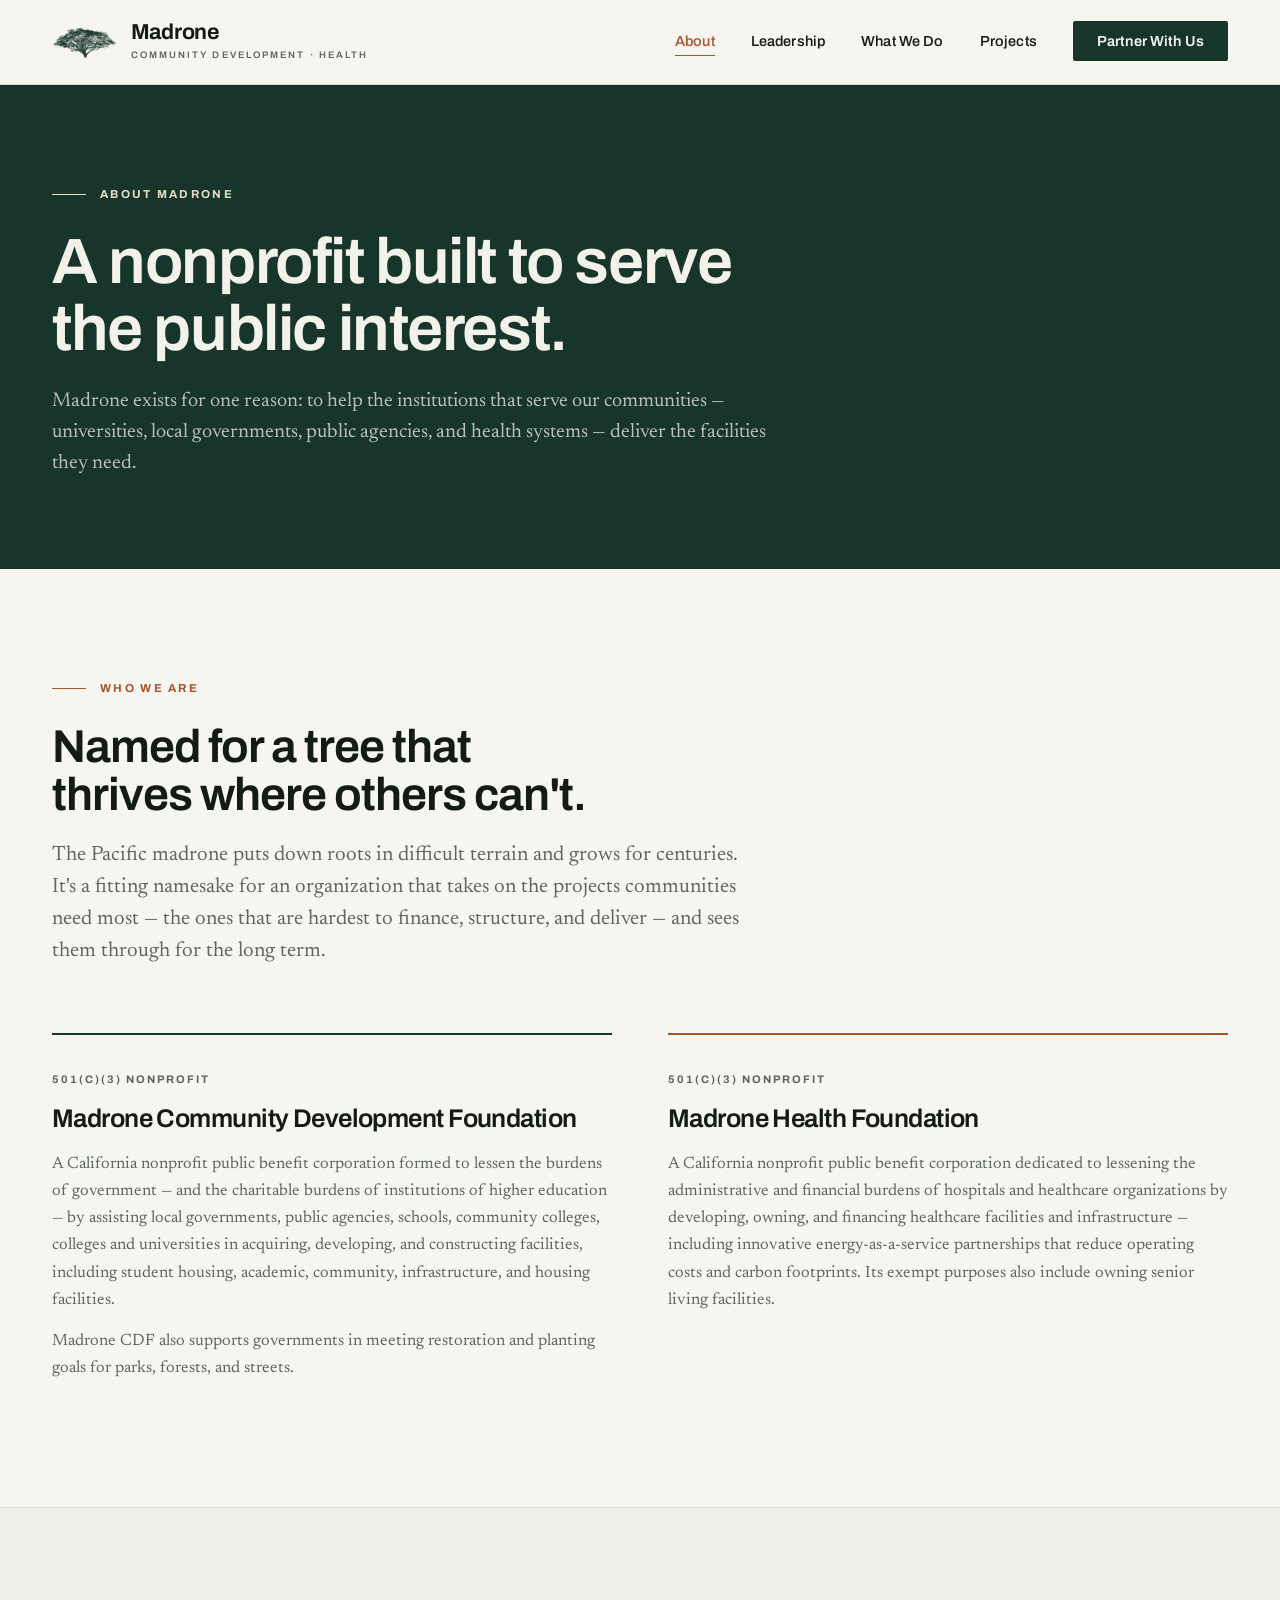
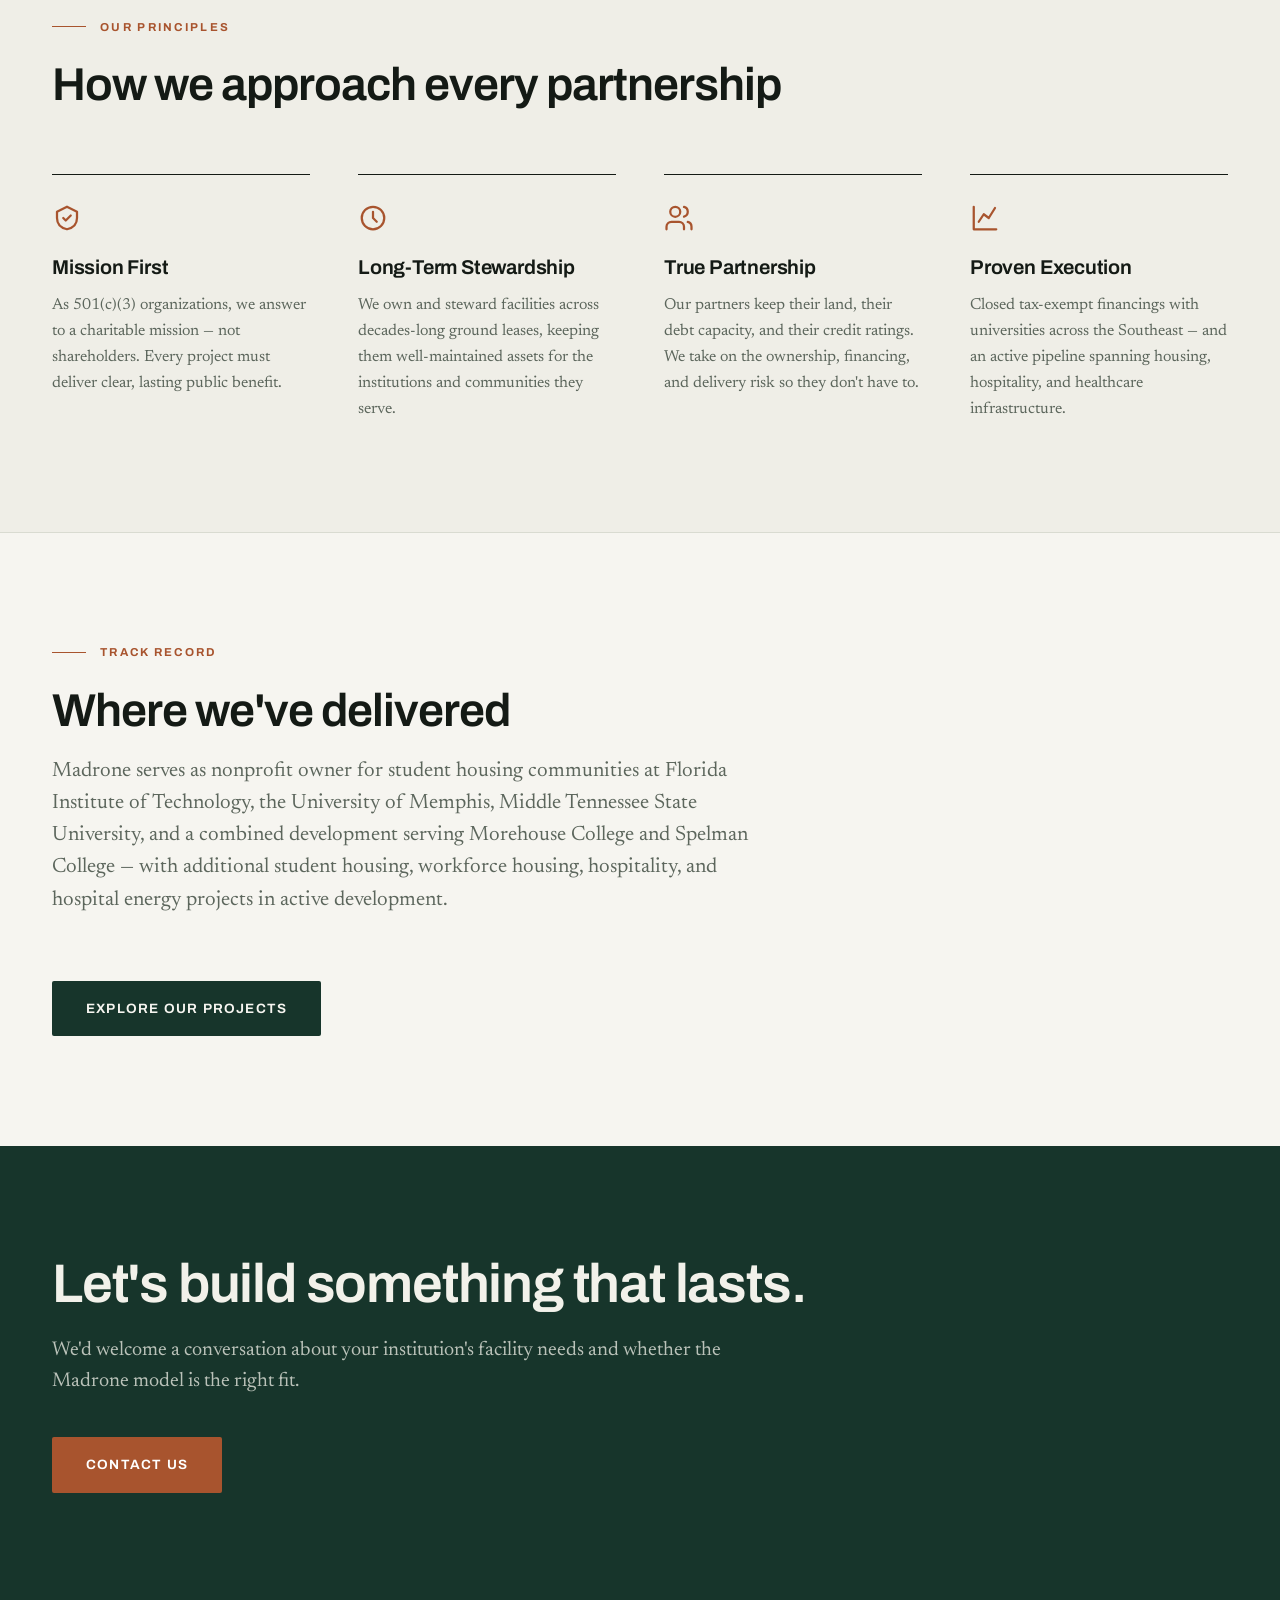
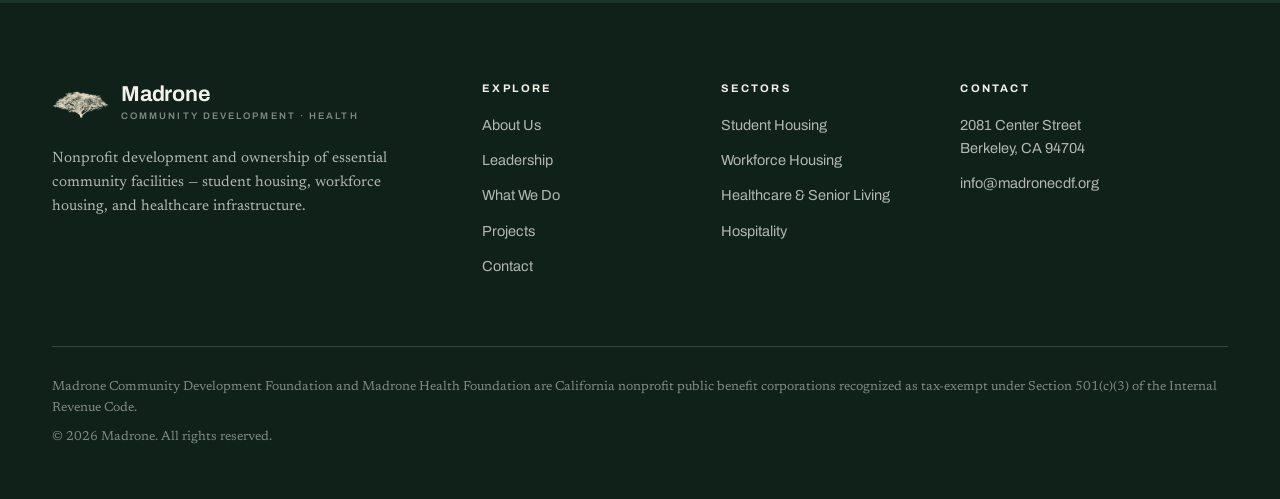
==== about.html @ 710e19c6 "Adopt Heritage Silhouette logo across the site - Client-selected canopy tree silhouette recolored to" ====
<!DOCTYPE html>
<html lang="en">
<head>
  <meta charset="UTF-8">
  <meta name="viewport" content="width=device-width, initial-scale=1.0">
  <title>About | Madrone</title>
  <meta name="description" content="Madrone Community Development Foundation and Madrone Health Foundation are California nonprofit 501(c)(3) organizations formed to lessen the burdens of government by developing essential community facilities.">
  <link rel="preconnect" href="https://fonts.googleapis.com">
  <link rel="preconnect" href="https://fonts.gstatic.com" crossorigin>
  <link href="https://fonts.googleapis.com/css2?family=Archivo:ital,wght@0,400..750;1,400..750&family=Newsreader:ital,opsz,wght@0,6..72,400..600;1,6..72,400..600&display=swap" rel="stylesheet">
  <link rel="icon" type="image/png" href="images/brand/favicon.png">
  <link rel="stylesheet" href="css/style.css">
</head>
<body>

<header class="site-header">
  <div class="container nav-wrap">
    <a class="brand" href="index.html">
      <img class="brand-mark" src="images/brand/tree-ever.png" alt="">
      <span>
        <span class="brand-name">Madrone</span>
        <span class="brand-sub">Community Development &middot; Health</span>
      </span>
    </a>
    <button class="nav-toggle" aria-label="Toggle navigation" aria-expanded="false">
      <span></span><span></span><span></span>
    </button>
    <ul class="nav-links">
      <li><a href="about.html">About</a></li>
      <li><a href="leadership.html">Leadership</a></li>
      <li><a href="what-we-do.html">What We Do</a></li>
      <li><a href="projects.html">Projects</a></li>
      <li><a class="nav-cta" href="contact.html">Partner With Us</a></li>
    </ul>
  </div>
</header>

<main>

  <div class="page-hero">
    <div class="container">
      <span class="eyebrow">About Madrone</span>
      <h1>A nonprofit built to serve the public interest.</h1>
      <p>Madrone exists for one reason: to help the institutions that serve our communities — universities, local governments, public agencies, and health systems — deliver the facilities they need.</p>
    </div>
  </div>

  <section>
    <div class="container">
      <div class="section-head">
        <span class="eyebrow">Who We Are</span>
        <h2>Named for a tree that thrives where others can't.</h2>
        <p class="lead">The Pacific madrone puts down roots in difficult terrain and grows for centuries. It's a fitting namesake for an organization that takes on the projects communities need most — the ones that are hardest to finance, structure, and deliver — and sees them through for the long term.</p>
      </div>
      <div class="split">
        <div class="entity-card">
          <span class="entity-tag">501(c)(3) Nonprofit</span>
          <h3>Madrone Community Development Foundation</h3>
          <p>A California nonprofit public benefit corporation formed to lessen the burdens of government — and the charitable burdens of institutions of higher education — by assisting local governments, public agencies, schools, community colleges, colleges and universities in acquiring, developing, and constructing facilities, including student housing, academic, community, infrastructure, and housing facilities.</p>
          <p>Madrone CDF also supports governments in meeting restoration and planting goals for parks, forests, and streets.</p>
        </div>
        <div class="entity-card health">
          <span class="entity-tag">501(c)(3) Nonprofit</span>
          <h3>Madrone Health Foundation</h3>
          <p>A California nonprofit public benefit corporation dedicated to lessening the administrative and financial burdens of hospitals and healthcare organizations by developing, owning, and financing healthcare facilities and infrastructure — including innovative energy-as-a-service partnerships that reduce operating costs and carbon footprints. Its exempt purposes also include owning senior living facilities.</p>
        </div>
      </div>
    </div>
  </section>

  <section class="alt-bg">
    <div class="container">
      <div class="section-head">
        <span class="eyebrow">Our Principles</span>
        <h2>How we approach every partnership</h2>
      </div>
      <div class="card-grid">
        <div class="sector-card">
          <div class="icon">
            <svg viewBox="0 0 24 24" fill="none" stroke-width="1.8" stroke-linecap="round" stroke-linejoin="round"><path d="M12 3l8 4v5c0 5-3.5 8-8 9-4.5-1-8-4-8-9V7z"/><path d="M9 12l2 2 4-4"/></svg>
          </div>
          <h3>Mission First</h3>
          <p>As 501(c)(3) organizations, we answer to a charitable mission — not shareholders. Every project must deliver clear, lasting public benefit.</p>
        </div>
        <div class="sector-card">
          <div class="icon">
            <svg viewBox="0 0 24 24" fill="none" stroke-width="1.8" stroke-linecap="round" stroke-linejoin="round"><circle cx="12" cy="12" r="9"/><path d="M12 7v5l3 3"/></svg>
          </div>
          <h3>Long-Term Stewardship</h3>
          <p>We own and steward facilities across decades-long ground leases, keeping them well-maintained assets for the institutions and communities they serve.</p>
        </div>
        <div class="sector-card">
          <div class="icon">
            <svg viewBox="0 0 24 24" fill="none" stroke-width="1.8" stroke-linecap="round" stroke-linejoin="round"><path d="M16 21v-2a4 4 0 0 0-4-4H6a4 4 0 0 0-4 4v2"/><circle cx="9" cy="7" r="4"/><path d="M22 21v-2a4 4 0 0 0-3-3.87M16 3.13a4 4 0 0 1 0 7.75"/></svg>
          </div>
          <h3>True Partnership</h3>
          <p>Our partners keep their land, their debt capacity, and their credit ratings. We take on the ownership, financing, and delivery risk so they don't have to.</p>
        </div>
        <div class="sector-card">
          <div class="icon">
            <svg viewBox="0 0 24 24" fill="none" stroke-width="1.8" stroke-linecap="round" stroke-linejoin="round"><path d="M3 3v18h18"/><path d="M7 15l4-6 4 3 5-8"/></svg>
          </div>
          <h3>Proven Execution</h3>
          <p>Closed tax-exempt financings with universities across the Southeast — and an active pipeline spanning housing, hospitality, and healthcare infrastructure.</p>
        </div>
      </div>
    </div>
  </section>

  <section>
    <div class="container">
      <div class="section-head">
        <span class="eyebrow">Track Record</span>
        <h2>Where we've delivered</h2>
        <p class="lead">Madrone serves as nonprofit owner for student housing communities at Florida Institute of Technology, the University of Memphis, Middle Tennessee State University, and a combined development serving Morehouse College and Spelman College — with additional student housing, workforce housing, hospitality, and hospital energy projects in active development.</p>
      </div>
      <p><a class="btn btn-dark" href="projects.html">Explore Our Projects</a></p>
    </div>
  </section>

  <div class="cta-band">
    <div class="container">
      <h2>Let's build something that lasts.</h2>
      <p>We'd welcome a conversation about your institution's facility needs and whether the Madrone model is the right fit.</p>
      <a class="btn btn-primary" href="contact.html">Contact Us</a>
    </div>
  </div>

</main>

<footer class="site-footer">
  <div class="container">
    <div class="footer-grid">
      <div>
        <div class="footer-brand">
          <img class="brand-mark" src="images/brand/tree-cream.png" alt="">
          <span>
            <span class="brand-name">Madrone</span>
            <span class="brand-sub">Community Development &middot; Health</span>
          </span>
        </div>
        <p>Nonprofit development and ownership of essential community facilities — student housing, workforce housing, and healthcare infrastructure.</p>
      </div>
      <div>
        <h4>Explore</h4>
        <ul>
          <li><a href="about.html">About Us</a></li>
          <li><a href="leadership.html">Leadership</a></li>
          <li><a href="what-we-do.html">What We Do</a></li>
          <li><a href="projects.html">Projects</a></li>
          <li><a href="contact.html">Contact</a></li>
        </ul>
      </div>
      <div>
        <h4>Sectors</h4>
        <ul>
          <li><a href="what-we-do.html">Student Housing</a></li>
          <li><a href="what-we-do.html">Workforce Housing</a></li>
          <li><a href="what-we-do.html">Healthcare &amp; Senior Living</a></li>
          <li><a href="what-we-do.html">Hospitality</a></li>
        </ul>
      </div>
      <div>
        <h4>Contact</h4>
        <ul>
          <li>2081 Center Street<br>Berkeley, CA 94704</li>
          <li><a href="mailto:info@madronecdf.org">info@madronecdf.org</a></li>
        </ul>
      </div>
    </div>
    <div class="footer-legal">
      <p>Madrone Community Development Foundation and Madrone Health Foundation are California nonprofit public benefit corporations recognized as tax-exempt under Section 501(c)(3) of the Internal Revenue Code.</p>
      <p>&copy; 2026 Madrone. All rights reserved.</p>
    </div>
  </div>
</footer>

<script src="js/main.js"></script>
</body>
</html>
---- css/style.css ----
/* ==========================================================================
   Madrone — institutional editorial design system
   Type: Archivo (display/UI) + Newsreader (prose)
   Palette: stone paper, near-black ink, deep evergreen, copper accent
   ========================================================================== */

:root {
  --paper: #f6f5f0;
  --paper-2: #efeee7;
  --ink: #141a15;
  --ever: #17352b;
  --ever-2: #1d4234;
  --ever-deep: #0f2119;
  --copper: #a8542e;
  --copper-2: #8c4222;
  --stone: #5c665c;
  --line: #d9dbd1;
  --line-dark: rgba(246, 245, 240, 0.16);
  --cream: #e9dfc8;
  --sans: "Archivo", "Helvetica Neue", Helvetica, Arial, sans-serif;
  --serif: "Newsreader", Georgia, "Times New Roman", serif;
  --max: 1240px;
}

* { margin: 0; padding: 0; box-sizing: border-box; }

html { scroll-behavior: smooth; }

body {
  font-family: var(--serif);
  font-size: 18px;
  line-height: 1.6;
  color: var(--ink);
  background: var(--paper);
  -webkit-font-smoothing: antialiased;
}

img, svg { max-width: 100%; display: block; }

a { color: var(--copper); text-decoration: none; }
a:hover { color: var(--copper-2); }

h1, h2, h3, h4 {
  font-family: var(--sans);
  font-weight: 620;
  letter-spacing: -0.022em;
  line-height: 1.04;
  color: var(--ink);
  text-wrap: balance;
}

.container { max-width: var(--max); margin: 0 auto; padding: 0 32px; }

section { padding: 110px 0; }

.eyebrow {
  display: flex;
  align-items: center;
  gap: 14px;
  font-family: var(--sans);
  font-size: 11.5px;
  font-weight: 700;
  letter-spacing: 0.2em;
  text-transform: uppercase;
  color: var(--copper);
  margin-bottom: 26px;
}

.eyebrow::before {
  content: "";
  width: 34px;
  height: 1px;
  background: var(--copper);
}

.section-head.center .eyebrow { justify-content: center; }

.lead {
  font-size: 1.3rem;
  line-height: 1.55;
  color: var(--stone);
  max-width: 34em;
}

.section-head { max-width: 780px; margin-bottom: 64px; }
.section-head.center { margin-left: auto; margin-right: auto; text-align: center; }
.section-head h2 {
  font-size: clamp(2rem, 3.6vw, 3rem);
  margin-bottom: 20px;
}

.alt-bg { background: var(--paper-2); border-top: 1px solid var(--line); border-bottom: 1px solid var(--line); }
.green-bg { background: var(--ever); }
.green-bg h2, .green-bg h3 { color: #f2f1ea; }
.green-bg p { color: rgba(242, 241, 234, 0.78); }
.green-bg .eyebrow { color: var(--cream); }
.green-bg .eyebrow::before { background: var(--cream); }
.soft-bg { background: var(--paper-2); border-top: 1px solid var(--line); }

/* --------------------------------------------------------------------------
   Header
   -------------------------------------------------------------------------- */

.site-header {
  position: sticky;
  top: 0;
  z-index: 50;
  background: rgba(246, 245, 240, 0.95);
  backdrop-filter: blur(10px);
  border-bottom: 1px solid var(--line);
}

.nav-wrap {
  display: flex;
  align-items: center;
  justify-content: space-between;
  height: 84px;
}

.brand { display: flex; align-items: center; gap: 14px; color: var(--ink); }
.brand:hover { color: var(--ink); }
.brand-mark { height: 34px; width: auto; flex: none; }
.footer-brand .brand-mark { height: 30px; }

.brand-name {
  font-family: var(--sans);
  font-size: 1.35rem;
  font-weight: 680;
  letter-spacing: -0.01em;
  display: block;
  line-height: 1.1;
}

.brand-sub {
  display: block;
  font-family: var(--sans);
  font-size: 9.5px;
  font-weight: 600;
  letter-spacing: 0.22em;
  text-transform: uppercase;
  color: var(--stone);
  margin-top: 3px;
}

.nav-links { display: flex; align-items: center; gap: 36px; list-style: none; }

.nav-links a {
  font-family: var(--sans);
  font-size: 14.5px;
  font-weight: 540;
  letter-spacing: 0.01em;
  color: var(--ink);
  padding: 6px 0;
  border-bottom: 1px solid transparent;
}

.nav-links a:hover, .nav-links a.active {
  color: var(--copper);
  border-bottom-color: var(--copper);
}

.nav-cta {
  background: var(--ever);
  color: var(--paper) !important;
  padding: 12px 24px !important;
  border-radius: 2px;
  border-bottom: none !important;
  font-weight: 600 !important;
}

.nav-cta:hover { background: var(--ever-2); }

.nav-toggle { display: none; background: none; border: none; cursor: pointer; padding: 8px; }
.nav-toggle span { display: block; width: 24px; height: 2px; background: var(--ink); margin: 5px 0; }

/* --------------------------------------------------------------------------
   Buttons
   -------------------------------------------------------------------------- */

.btn {
  display: inline-block;
  font-family: var(--sans);
  font-size: 13.5px;
  font-weight: 650;
  letter-spacing: 0.09em;
  text-transform: uppercase;
  padding: 17px 34px;
  border-radius: 2px;
  transition: background 0.2s, color 0.2s, border-color 0.2s;
}

.btn-primary { background: var(--copper); color: #fff; }
.btn-primary:hover { background: var(--copper-2); color: #fff; }

.btn-dark { background: var(--ever); color: var(--paper); }
.btn-dark:hover { background: var(--ever-2); color: var(--paper); }

.btn-ghost { border: 1px solid rgba(246, 245, 240, 0.5); color: #f2f1ea; }
.btn-ghost:hover { border-color: #f2f1ea; background: rgba(246, 245, 240, 0.08); color: #f2f1ea; }

.btn-row { display: flex; gap: 18px; flex-wrap: wrap; }

/* --------------------------------------------------------------------------
   Hero (light, editorial)
   -------------------------------------------------------------------------- */

.hero { padding: 120px 0 0; background: var(--paper); }

.hero h1 {
  font-size: clamp(3rem, 7.2vw, 5.6rem);
  font-weight: 660;
  max-width: 11.5em;
  margin-bottom: 34px;
}

.hero h1 em {
  font-style: normal;
  color: var(--copper);
}

.hero p {
  font-size: 1.35rem;
  line-height: 1.5;
  color: var(--stone);
  max-width: 33em;
  margin-bottom: 44px;
}

.hero .eyebrow { margin-bottom: 34px; }

.hero-band {
  margin-top: 96px;
  border-top: 1px solid var(--line);
  border-bottom: 1px solid var(--line);
}

.hero-band img, .hero-band svg {
  width: 100%;
  height: clamp(300px, 44vw, 560px);
  object-fit: cover;
  display: block;
}

.hero-facts {
  display: grid;
  grid-template-columns: repeat(3, 1fr);
  border-bottom: 1px solid var(--line);
}

.hero-facts > div {
  padding: 26px 32px;
  border-left: 1px solid var(--line);
  font-family: var(--sans);
  font-size: 12.5px;
  font-weight: 600;
  letter-spacing: 0.14em;
  text-transform: uppercase;
  color: var(--stone);
}

.hero-facts > div:first-child { border-left: none; padding-left: 0; }

/* --------------------------------------------------------------------------
   Sector / principle columns — ruled, no boxes
   -------------------------------------------------------------------------- */

.card-grid {
  display: grid;
  grid-template-columns: repeat(auto-fit, minmax(250px, 1fr));
  gap: 48px;
}

.sector-card {
  border-top: 1px solid var(--ink);
  padding-top: 28px;
}

.sector-card .icon { margin-bottom: 22px; }
.sector-card .icon svg { width: 30px; height: 30px; stroke: var(--copper); }

.sector-card h3 {
  font-size: 1.25rem;
  font-weight: 640;
  letter-spacing: -0.01em;
  margin-bottom: 14px;
  line-height: 1.2;
}

.sector-card p { font-size: 16px; line-height: 1.62; color: var(--stone); }

/* --------------------------------------------------------------------------
   Project rows — numbered editorial portfolio
   -------------------------------------------------------------------------- */

.project-rows { display: grid; gap: 0; }

.project-row {
  display: grid;
  grid-template-columns: 7fr 5fr;
  gap: 56px;
  align-items: center;
  padding: 56px 0;
  border-top: 1px solid var(--line);
  color: var(--ink);
}

.project-rows .project-row:last-child { border-bottom: 1px solid var(--line); }

.project-row:nth-child(even) .row-visual { order: 2; }
.project-row:nth-child(even) .row-text { order: 1; }

.row-visual {
  position: relative;
  overflow: hidden;
  aspect-ratio: 16 / 10;
  background: var(--ever);
}

.row-visual img, .row-visual svg {
  position: absolute;
  inset: 0;
  width: 100%;
  height: 100%;
  object-fit: cover;
  transition: transform 0.6s ease;
}

.project-row:hover .row-visual img { transform: scale(1.03); }

.row-num {
  font-family: var(--sans);
  font-size: 13px;
  font-weight: 700;
  letter-spacing: 0.16em;
  color: var(--copper);
  margin-bottom: 18px;
}

.row-text h3 {
  font-size: clamp(1.5rem, 2.5vw, 2.15rem);
  margin-bottom: 12px;
}

.row-loc {
  font-family: var(--sans);
  font-size: 12px;
  font-weight: 650;
  letter-spacing: 0.16em;
  text-transform: uppercase;
  color: var(--stone);
  margin-bottom: 20px;
}

.row-text p { font-size: 17px; line-height: 1.62; color: var(--stone); margin-bottom: 26px; }

.row-link {
  font-family: var(--sans);
  font-size: 13.5px;
  font-weight: 680;
  letter-spacing: 0.1em;
  text-transform: uppercase;
  color: var(--copper);
  border-bottom: 1px solid var(--copper);
  padding-bottom: 3px;
}

.project-row:hover .row-link { color: var(--copper-2); border-color: var(--copper-2); }

.row-status {
  display: inline-block;
  font-family: var(--sans);
  font-size: 11px;
  font-weight: 700;
  letter-spacing: 0.14em;
  text-transform: uppercase;
  color: var(--ever);
  border: 1px solid var(--ever);
  padding: 5px 12px;
  border-radius: 2px;
  margin-bottom: 20px;
}

/* --------------------------------------------------------------------------
   In-development — quiet ruled ledger
   -------------------------------------------------------------------------- */

.dev-list { border-top: 1px solid var(--ink); }

.dev-item {
  display: grid;
  grid-template-columns: 2.2fr 3fr 1.3fr;
  gap: 32px;
  align-items: baseline;
  padding: 30px 0;
  border-bottom: 1px solid var(--line);
}

.dev-item h3 {
  font-size: 1.3rem;
  font-weight: 640;
}

.dev-item p { font-size: 16px; color: var(--stone); line-height: 1.6; }

.dev-status {
  font-family: var(--sans);
  font-size: 11.5px;
  font-weight: 700;
  letter-spacing: 0.16em;
  text-transform: uppercase;
  color: var(--copper);
  text-align: right;
}

/* --------------------------------------------------------------------------
   Steps (the model)
   -------------------------------------------------------------------------- */

.steps {
  display: grid;
  grid-template-columns: repeat(auto-fit, minmax(220px, 1fr));
  gap: 48px;
}

.step { border-top: 1px solid var(--line-dark); padding-top: 26px; }

.green-bg .step { border-top-color: var(--line-dark); }
section:not(.green-bg) .step { border-top-color: var(--ink); }

.step .num {
  font-family: var(--sans);
  font-size: 13px;
  font-weight: 700;
  letter-spacing: 0.14em;
  color: var(--copper);
  margin-bottom: 16px;
}

.green-bg .step .num { color: var(--cream); }

.step h3 { font-size: 1.2rem; margin-bottom: 12px; }
.step p { font-size: 15.5px; line-height: 1.62; }
section:not(.green-bg) .step p { color: var(--stone); }

/* --------------------------------------------------------------------------
   Two foundations
   -------------------------------------------------------------------------- */

.split { display: grid; grid-template-columns: 1fr 1fr; gap: 56px; }

.entity-card { border-top: 2px solid var(--ever); padding-top: 30px; }
.entity-card.health { border-top-color: var(--copper); }

.entity-tag {
  display: inline-block;
  font-family: var(--sans);
  font-size: 11px;
  font-weight: 700;
  letter-spacing: 0.18em;
  text-transform: uppercase;
  color: var(--stone);
  margin-bottom: 18px;
}

.entity-card h3 { font-size: 1.6rem; margin-bottom: 18px; }
.entity-card p { font-size: 16.5px; line-height: 1.65; color: var(--stone); margin-bottom: 14px; }

/* --------------------------------------------------------------------------
   Page hero (interior)
   -------------------------------------------------------------------------- */

.page-hero {
  background: var(--ever);
  padding: 100px 0 90px;
}

.page-hero h1 {
  color: #f2f1ea;
  font-size: clamp(2.4rem, 5vw, 4rem);
  margin-bottom: 24px;
  max-width: 16em;
}

.page-hero p {
  color: rgba(242, 241, 234, 0.75);
  font-size: 1.25rem;
  line-height: 1.55;
  max-width: 36em;
}

.page-hero .eyebrow { color: var(--cream); }
.page-hero .eyebrow::before { background: var(--cream); }

.breadcrumb {
  font-family: var(--sans);
  font-size: 13px;
  letter-spacing: 0.02em;
  margin-bottom: 22px;
  color: rgba(242, 241, 234, 0.6);
}

.breadcrumb a { color: rgba(242, 241, 234, 0.85); }
.breadcrumb a:hover { color: #fff; }

/* --------------------------------------------------------------------------
   Project detail pages
   -------------------------------------------------------------------------- */

.detail-hero-visual { margin-bottom: 72px; border-bottom: 1px solid var(--line); }

.detail-hero-visual img, .detail-hero-visual svg {
  width: 100%;
  height: clamp(280px, 42vw, 520px);
  object-fit: cover;
  display: block;
}

.detail-layout {
  display: grid;
  grid-template-columns: 1.7fr 1fr;
  gap: 80px;
  align-items: start;
}

.detail-main h2 {
  font-size: 1.75rem;
  margin: 48px 0 18px;
}

.detail-main h2:first-child { margin-top: 0; }
.detail-main p { margin-bottom: 18px; font-size: 17.5px; line-height: 1.68; color: #333b34; }
.detail-main ul { margin: 0 0 18px 20px; color: #333b34; }
.detail-main li { margin-bottom: 10px; font-size: 17px; line-height: 1.6; }

.fact-box {
  border: 1px solid var(--line);
  border-top: 2px solid var(--copper);
  background: var(--paper-2);
  padding: 34px 32px;
  position: sticky;
  top: 110px;
}

.fact-box h3 {
  font-size: 12px;
  font-weight: 700;
  letter-spacing: 0.2em;
  text-transform: uppercase;
  color: var(--copper);
  margin-bottom: 24px;
}

.fact-box dl { display: grid; gap: 18px; }
.fact-box dt {
  font-family: var(--sans);
  font-size: 11px;
  font-weight: 700;
  letter-spacing: 0.14em;
  text-transform: uppercase;
  color: var(--stone);
  margin-bottom: 3px;
}
.fact-box dd { font-family: var(--sans); font-size: 15.5px; font-weight: 540; color: var(--ink); line-height: 1.45; }

.visual-note { font-size: 13px; color: var(--stone); margin-top: 10px; text-align: right; }

/* --------------------------------------------------------------------------
   Leadership
   -------------------------------------------------------------------------- */

.leader-grid {
  display: grid;
  grid-template-columns: repeat(auto-fit, minmax(340px, 1fr));
  gap: 64px;
  max-width: 1000px;
}

.leader-card { border-top: 1px solid var(--ink); padding-top: 30px; }

.leader-photo {
  width: 116px;
  height: 116px;
  border-radius: 50%;
  overflow: hidden;
  margin-bottom: 28px;
  background: var(--paper-2);
}

.leader-photo img, .leader-photo svg { width: 100%; height: 100%; object-fit: cover; display: block; }

.leader-card h3 { font-size: 1.75rem; margin-bottom: 8px; }

.leader-title {
  font-family: var(--sans);
  font-size: 12px;
  font-weight: 700;
  letter-spacing: 0.18em;
  text-transform: uppercase;
  color: var(--copper);
  margin-bottom: 22px;
}

.leader-card p { font-size: 16.5px; line-height: 1.66; color: var(--stone); }
.leader-card p + p { margin-top: 16px; }

/* --------------------------------------------------------------------------
   CTA band
   -------------------------------------------------------------------------- */

.cta-band {
  background: var(--ever);
  padding: 110px 0;
  text-align: left;
}

.cta-band h2 {
  color: #f2f1ea;
  font-size: clamp(2.2rem, 4.4vw, 3.4rem);
  max-width: 15em;
  margin-bottom: 22px;
}

.cta-band p {
  color: rgba(242, 241, 234, 0.75);
  font-size: 1.25rem;
  line-height: 1.55;
  max-width: 34em;
  margin-bottom: 40px;
}

/* --------------------------------------------------------------------------
   Contact
   -------------------------------------------------------------------------- */

.contact-grid { display: grid; grid-template-columns: 1.2fr 1fr; gap: 80px; align-items: start; }

.contact-card {
  border-top: 1px solid var(--ink);
  padding-top: 24px;
}

.contact-card + .contact-card { margin-top: 40px; }
.contact-card h3 { font-size: 1.3rem; margin-bottom: 10px; }
.contact-card p { font-size: 16px; color: var(--stone); margin-bottom: 6px; line-height: 1.6; }

/* --------------------------------------------------------------------------
   Footer
   -------------------------------------------------------------------------- */

.site-footer {
  background: var(--ever-deep);
  color: rgba(242, 241, 234, 0.72);
  padding: 80px 0 44px;
  font-size: 15px;
}

.site-footer p { font-family: var(--serif); line-height: 1.6; }

.footer-grid {
  display: grid;
  grid-template-columns: 2fr 1fr 1fr 1.4fr;
  gap: 48px;
  margin-bottom: 56px;
}

.site-footer h4 {
  color: #f2f1ea;
  font-size: 11px;
  font-weight: 700;
  letter-spacing: 0.2em;
  text-transform: uppercase;
  margin-bottom: 20px;
}

.site-footer ul { list-style: none; font-family: var(--sans); font-size: 14.5px; }
.site-footer li { margin-bottom: 12px; }
.site-footer a { color: rgba(242, 241, 234, 0.72); }
.site-footer a:hover { color: #fff; }

.footer-brand { display: flex; align-items: center; gap: 12px; margin-bottom: 22px; }
.footer-brand .brand-name { color: #f2f1ea; }
.footer-brand .brand-sub { color: rgba(242, 241, 234, 0.5); }

.footer-legal {
  border-top: 1px solid var(--line-dark);
  padding-top: 30px;
  font-size: 13px;
  color: rgba(242, 241, 234, 0.5);
}

.footer-legal p { margin-bottom: 8px; }

/* --------------------------------------------------------------------------
   Legacy card classes (kept for compatibility, restyled)
   -------------------------------------------------------------------------- */

.project-grid { display: grid; grid-template-columns: repeat(auto-fit, minmax(280px, 1fr)); gap: 40px; }
.project-grid.featured { grid-template-columns: repeat(2, 1fr); }

.project-card { background: transparent; color: var(--ink); display: flex; flex-direction: column; }

.project-visual { aspect-ratio: 16 / 10; position: relative; overflow: hidden; background: var(--ever); }
.project-visual img, .project-visual svg {
  position: absolute; inset: 0; width: 100%; height: 100%; object-fit: cover;
  transition: transform 0.6s ease;
}
.project-card:hover .project-visual img { transform: scale(1.03); }

.project-status {
  position: absolute; top: 16px; left: 16px;
  background: var(--paper);
  color: var(--ever);
  font-family: var(--sans);
  font-size: 11px; font-weight: 700; letter-spacing: 0.12em; text-transform: uppercase;
  padding: 6px 12px; border-radius: 2px;
}

.project-status.pipeline { background: var(--ever); color: var(--paper); }

.project-body { padding: 24px 0 0; display: flex; flex-direction: column; flex: 1; }
.project-body h3 { font-size: 1.4rem; margin-bottom: 8px; }
.project-loc {
  font-family: var(--sans); font-size: 12px; font-weight: 650; letter-spacing: 0.14em;
  text-transform: uppercase; color: var(--stone); margin-bottom: 14px;
}
.project-body p { font-size: 16px; color: var(--stone); flex: 1; line-height: 1.6; }
.card-link {
  margin-top: 18px;
  font-family: var(--sans); font-size: 13px; font-weight: 680; letter-spacing: 0.1em;
  text-transform: uppercase; color: var(--copper);
}

.project-scroller {
  display: grid; grid-auto-flow: column; grid-auto-columns: clamp(300px, 38vw, 430px);
  gap: 40px; overflow-x: auto; scroll-snap-type: x proximity; padding-bottom: 24px;
  scrollbar-color: var(--ever) var(--paper-2);
}
.project-scroller .project-card { scroll-snap-align: start; }
.scroller-hint {
  font-family: var(--sans); font-size: 12px; font-weight: 700; letter-spacing: 0.14em;
  text-transform: uppercase; color: var(--stone); margin-bottom: 22px;
}

/* --------------------------------------------------------------------------
   Scroll reveal
   -------------------------------------------------------------------------- */

.reveal { opacity: 0; transform: translateY(18px); transition: opacity 0.7s ease, transform 0.7s ease; }
.reveal.visible { opacity: 1; transform: none; }

@media (prefers-reduced-motion: reduce) {
  .reveal { opacity: 1; transform: none; transition: none; }
  .row-visual img, .project-visual img { transition: none; }
}

/* --------------------------------------------------------------------------
   Responsive
   -------------------------------------------------------------------------- */

@media (max-width: 960px) {
  .split, .contact-grid, .detail-layout { grid-template-columns: 1fr; gap: 48px; }
  .footer-grid { grid-template-columns: 1fr 1fr; }
  .fact-box { position: static; }
  .project-grid.featured { grid-template-columns: 1fr; }

  .project-row { grid-template-columns: 1fr; gap: 28px; padding: 44px 0; }
  .project-row:nth-child(even) .row-visual { order: 0; }
  .project-row:nth-child(even) .row-text { order: 1; }

  .dev-item { grid-template-columns: 1fr; gap: 8px; }
  .dev-status { text-align: left; }

  .hero-facts { grid-template-columns: 1fr; }
  .hero-facts > div { border-left: none; padding-left: 0; padding-top: 16px; padding-bottom: 16px; border-top: 1px solid var(--line); }
  .hero-facts > div:first-child { border-top: none; }
}

@media (max-width: 760px) {
  section { padding: 72px 0; }
  .hero { padding: 72px 0 0; }
  .hero-band { margin-top: 56px; }

  .nav-toggle { display: block; }

  .nav-links {
    display: none;
    position: absolute;
    top: 84px; left: 0; right: 0;
    background: var(--paper);
    flex-direction: column;
    align-items: flex-start;
    gap: 0;
    padding: 8px 32px 28px;
    border-bottom: 1px solid var(--line);
  }

  .nav-links.open { display: flex; }
  .nav-links li { width: 100%; }
  .nav-links a { display: block; padding: 14px 0; border-bottom: 1px solid var(--line); }
  .nav-links .nav-cta { margin-top: 16px; text-align: center; }
}
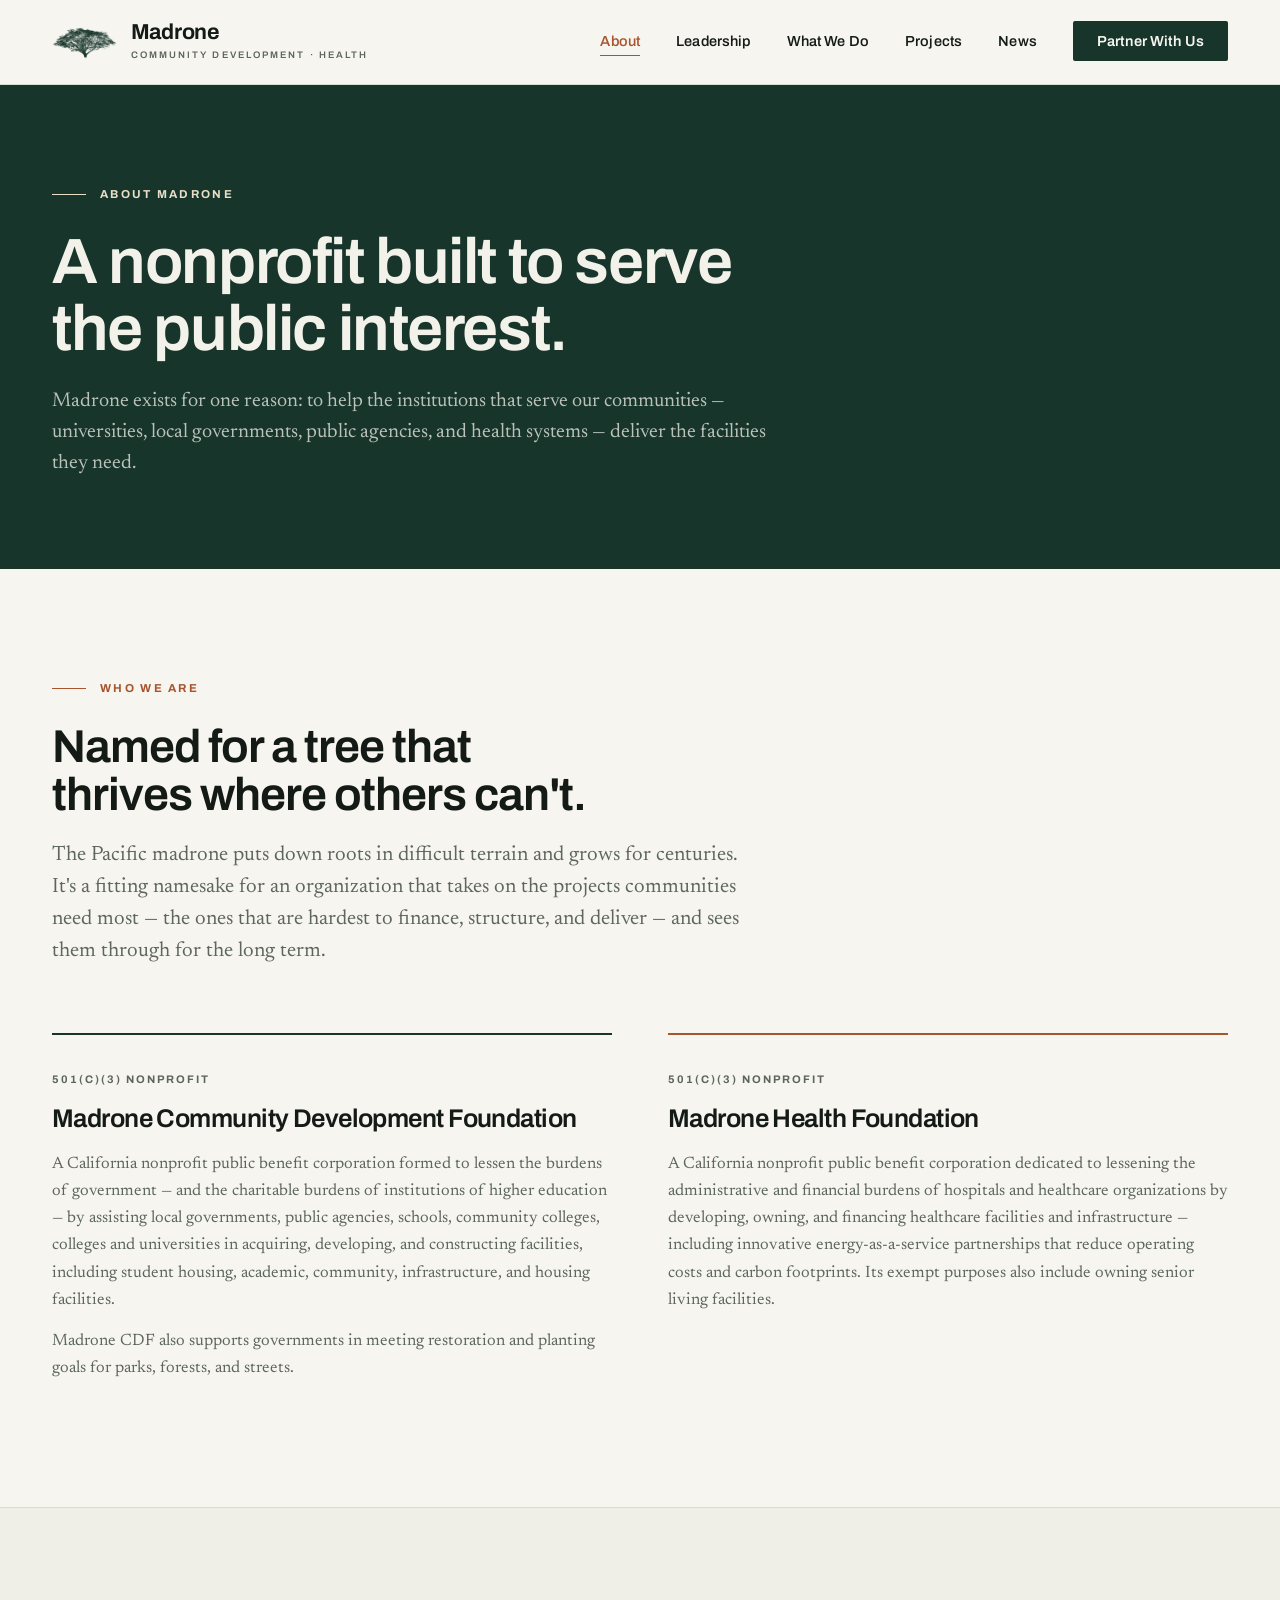
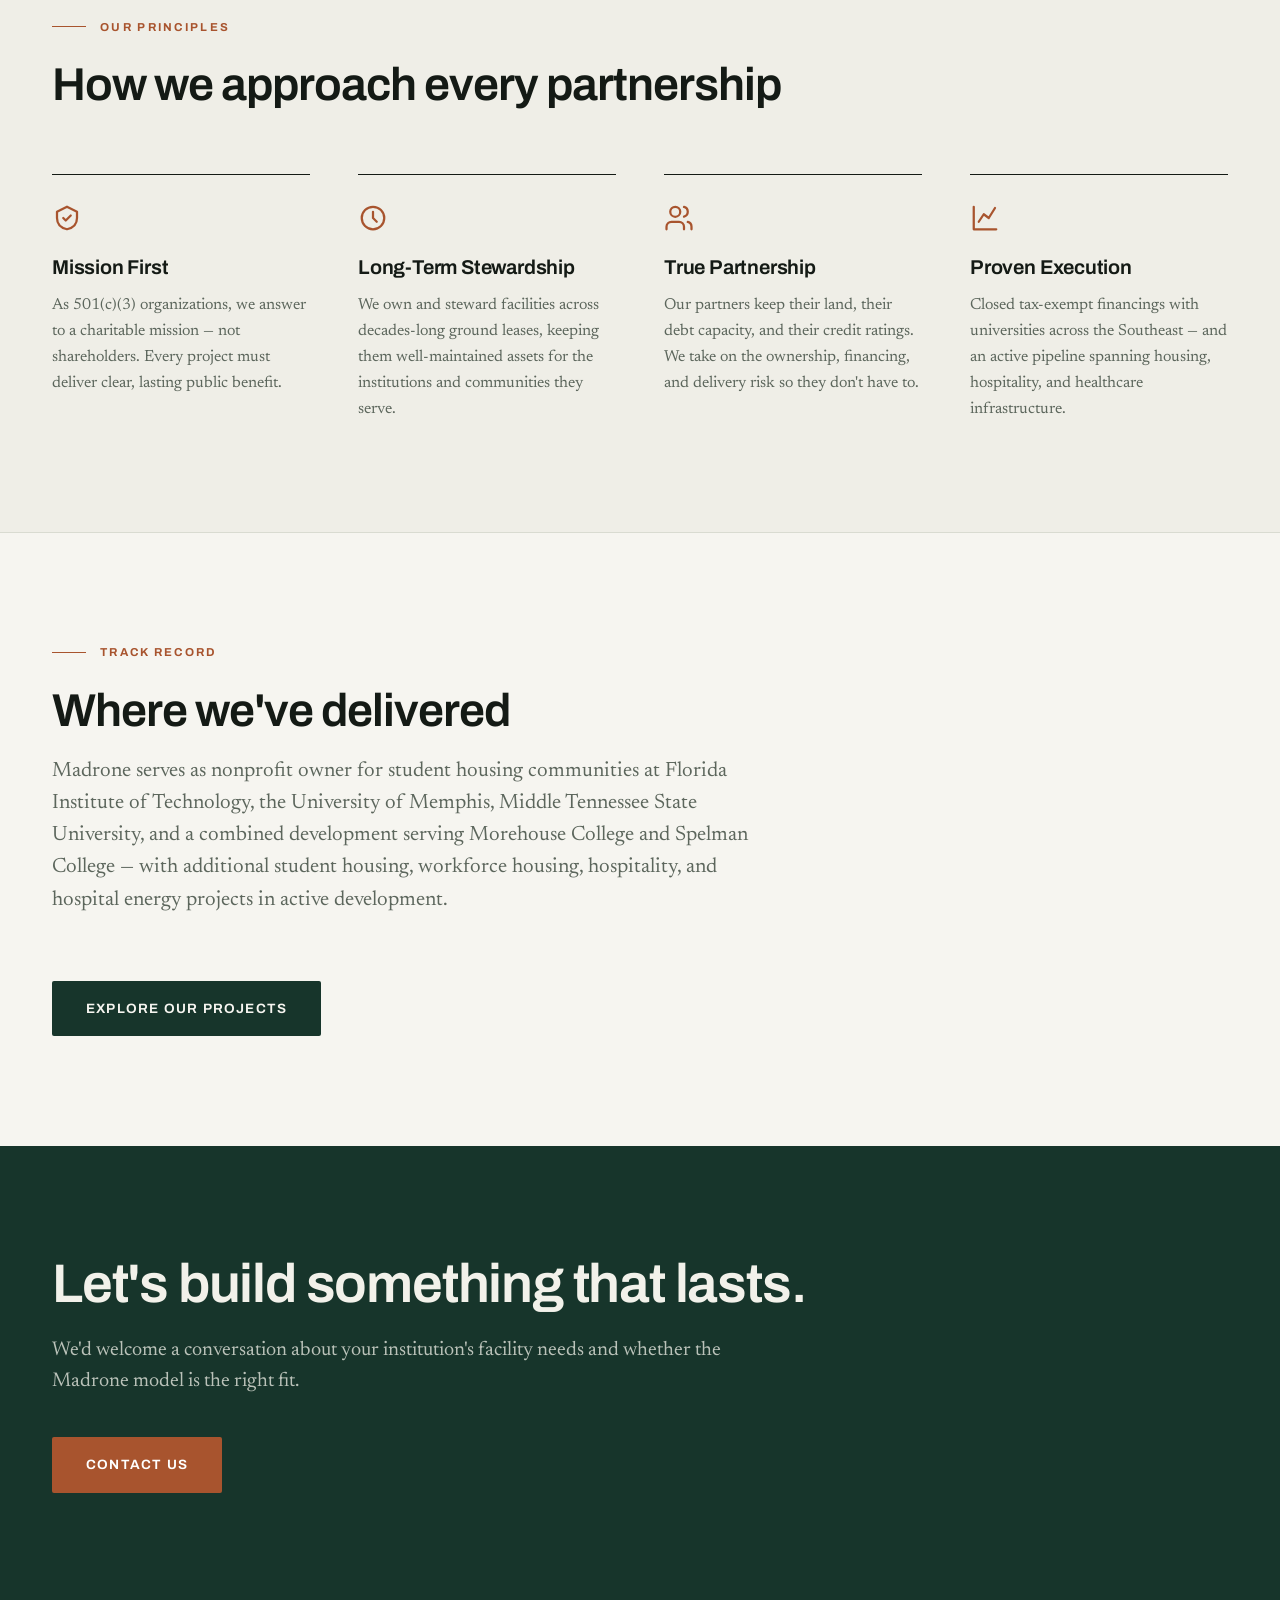
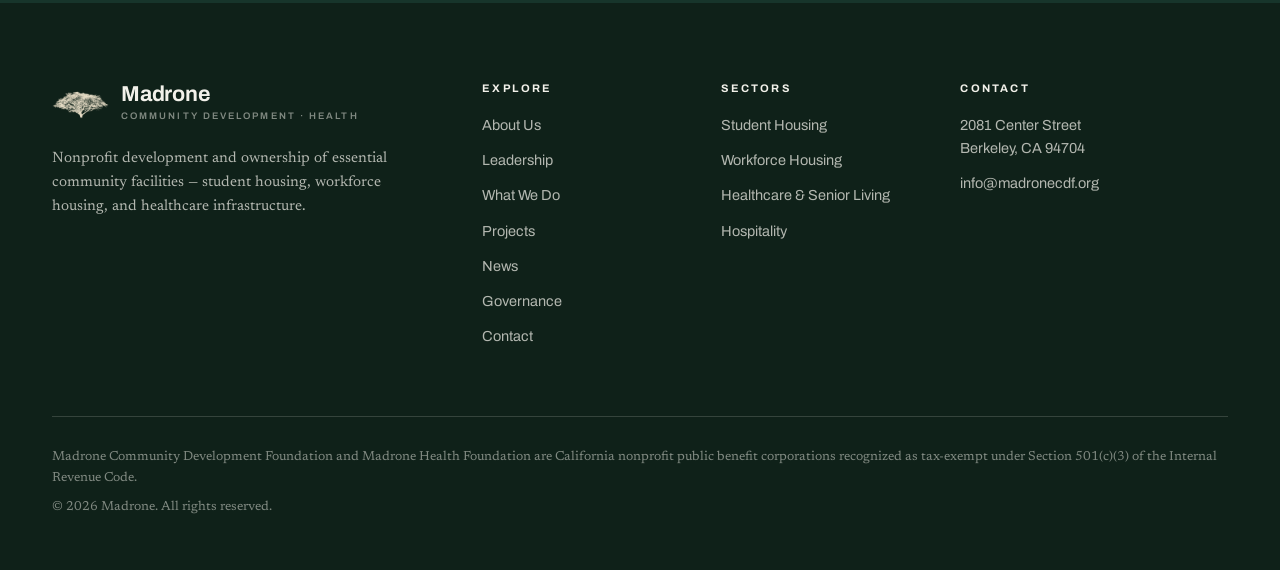
==== commit a4bb873c: "Add News and Board & Governance pages - news.html: seven dated milestones from the public record — C" ====
--- a/about.html
+++ b/about.html
@@ -30,6 +30,7 @@
       <li><a href="leadership.html">Leadership</a></li>
       <li><a href="what-we-do.html">What We Do</a></li>
       <li><a href="projects.html">Projects</a></li>
+      <li><a href="news.html">News</a></li>
       <li><a class="nav-cta" href="contact.html">Partner With Us</a></li>
     </ul>
   </div>
@@ -148,6 +149,8 @@
           <li><a href="leadership.html">Leadership</a></li>
           <li><a href="what-we-do.html">What We Do</a></li>
           <li><a href="projects.html">Projects</a></li>
+          <li><a href="news.html">News</a></li>
+          <li><a href="governance.html">Governance</a></li>
           <li><a href="contact.html">Contact</a></li>
         </ul>
       </div>
--- a/css/style.css
+++ b/css/style.css
@@ -413,6 +413,88 @@
 }
 
 /* --------------------------------------------------------------------------
+   News ledger
+   -------------------------------------------------------------------------- */
+
+.news-list { border-top: 1px solid var(--ink); }
+
+.news-item {
+  display: grid;
+  grid-template-columns: 160px 1fr;
+  gap: 40px;
+  padding: 36px 0;
+  border-bottom: 1px solid var(--line);
+}
+
+.news-date {
+  font-family: var(--sans);
+  font-size: 12.5px;
+  font-weight: 700;
+  letter-spacing: 0.14em;
+  text-transform: uppercase;
+  color: var(--copper);
+  padding-top: 6px;
+}
+
+.news-item h3 { font-size: 1.45rem; margin-bottom: 10px; }
+.news-item p { font-size: 16.5px; color: var(--stone); line-height: 1.62; max-width: 46em; }
+
+.news-links { margin-top: 14px; display: flex; gap: 24px; flex-wrap: wrap; }
+
+.news-links a {
+  font-family: var(--sans);
+  font-size: 12.5px;
+  font-weight: 680;
+  letter-spacing: 0.1em;
+  text-transform: uppercase;
+  color: var(--copper);
+  border-bottom: 1px solid var(--copper);
+  padding-bottom: 2px;
+}
+
+.news-tag {
+  display: inline-block;
+  font-family: var(--sans);
+  font-size: 10.5px;
+  font-weight: 700;
+  letter-spacing: 0.14em;
+  text-transform: uppercase;
+  color: var(--stone);
+  border: 1px solid var(--line);
+  padding: 3px 10px;
+  border-radius: 2px;
+  margin-bottom: 12px;
+}
+
+/* --------------------------------------------------------------------------
+   Governance
+   -------------------------------------------------------------------------- */
+
+.doc-list { border-top: 1px solid var(--ink); }
+
+.doc-item {
+  display: grid;
+  grid-template-columns: 1fr auto;
+  gap: 30px;
+  align-items: baseline;
+  padding: 24px 0;
+  border-bottom: 1px solid var(--line);
+}
+
+.doc-item h3 { font-size: 1.15rem; }
+.doc-item p { font-size: 15px; color: var(--stone); margin-top: 6px; max-width: 42em; }
+
+.doc-action {
+  font-family: var(--sans);
+  font-size: 12px;
+  font-weight: 700;
+  letter-spacing: 0.12em;
+  text-transform: uppercase;
+  color: var(--copper);
+  white-space: nowrap;
+}
+
+/* --------------------------------------------------------------------------
    Steps (the model)
    -------------------------------------------------------------------------- */
 
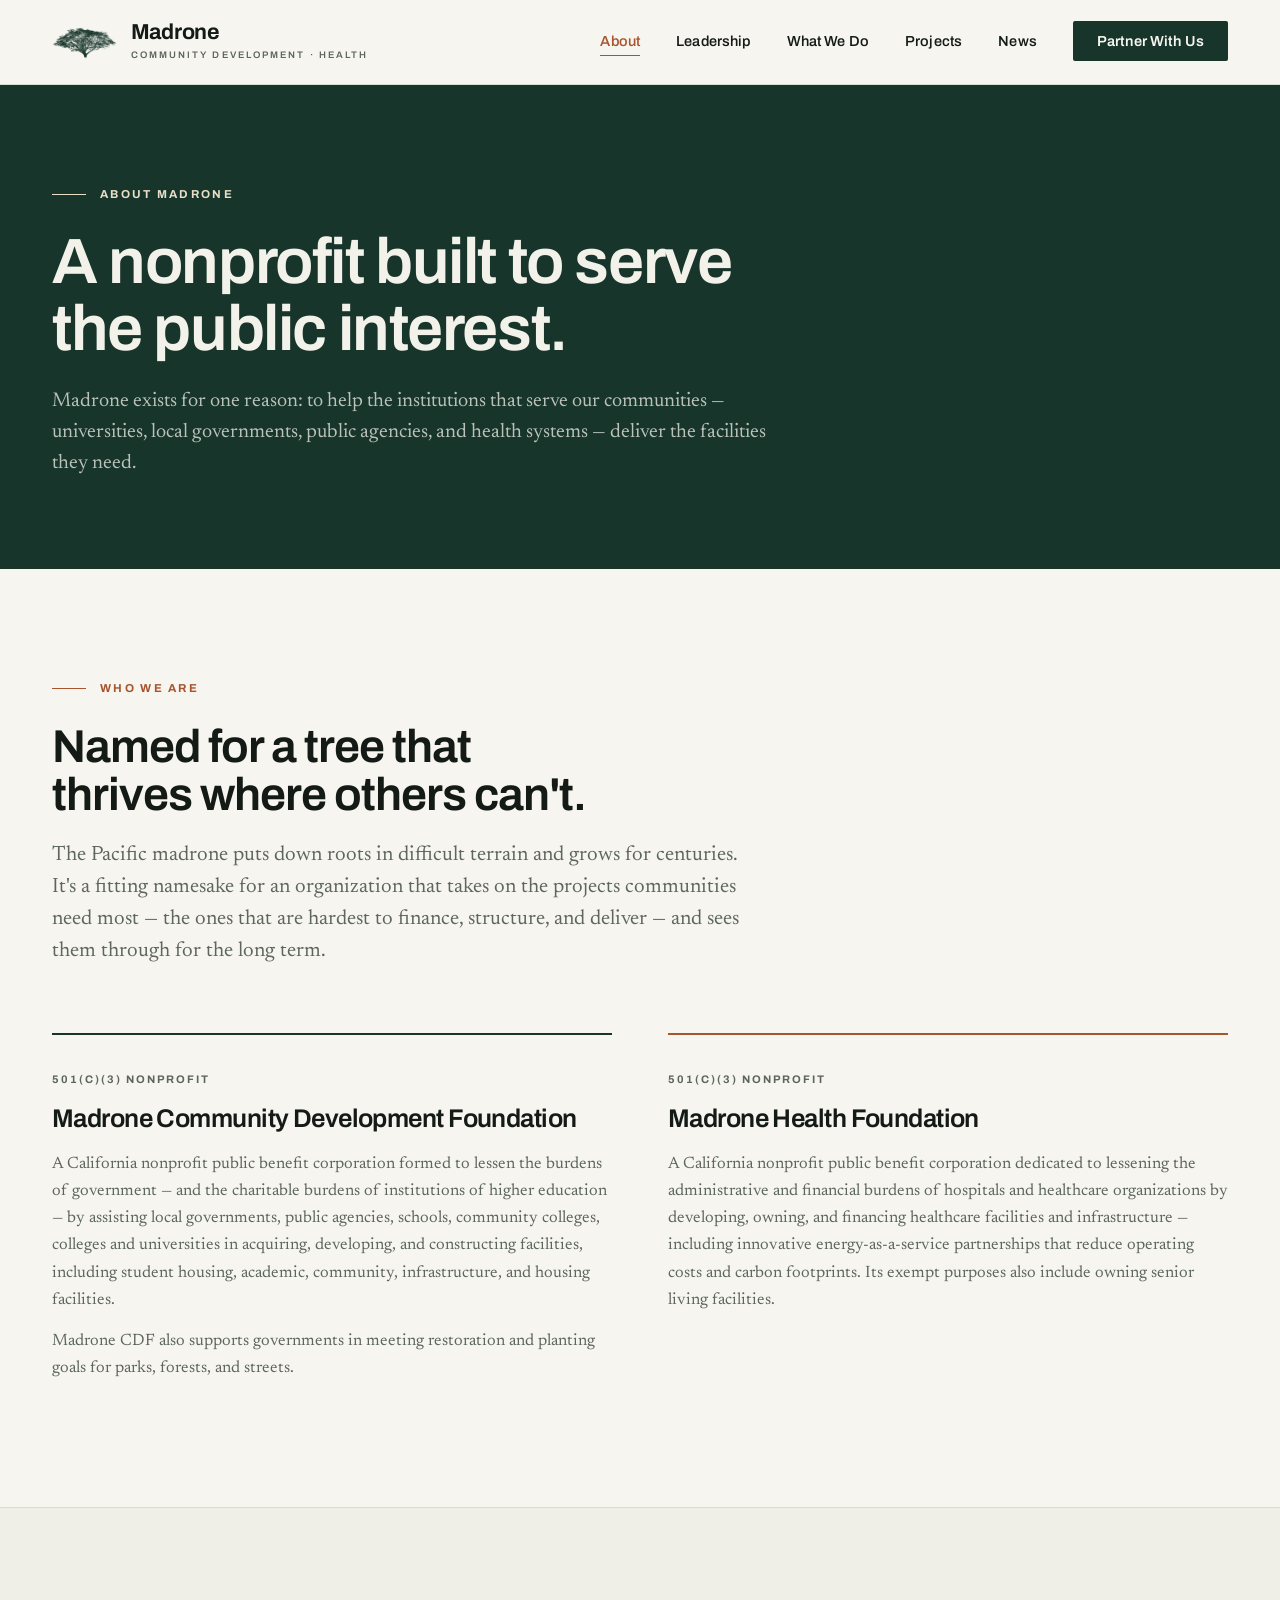
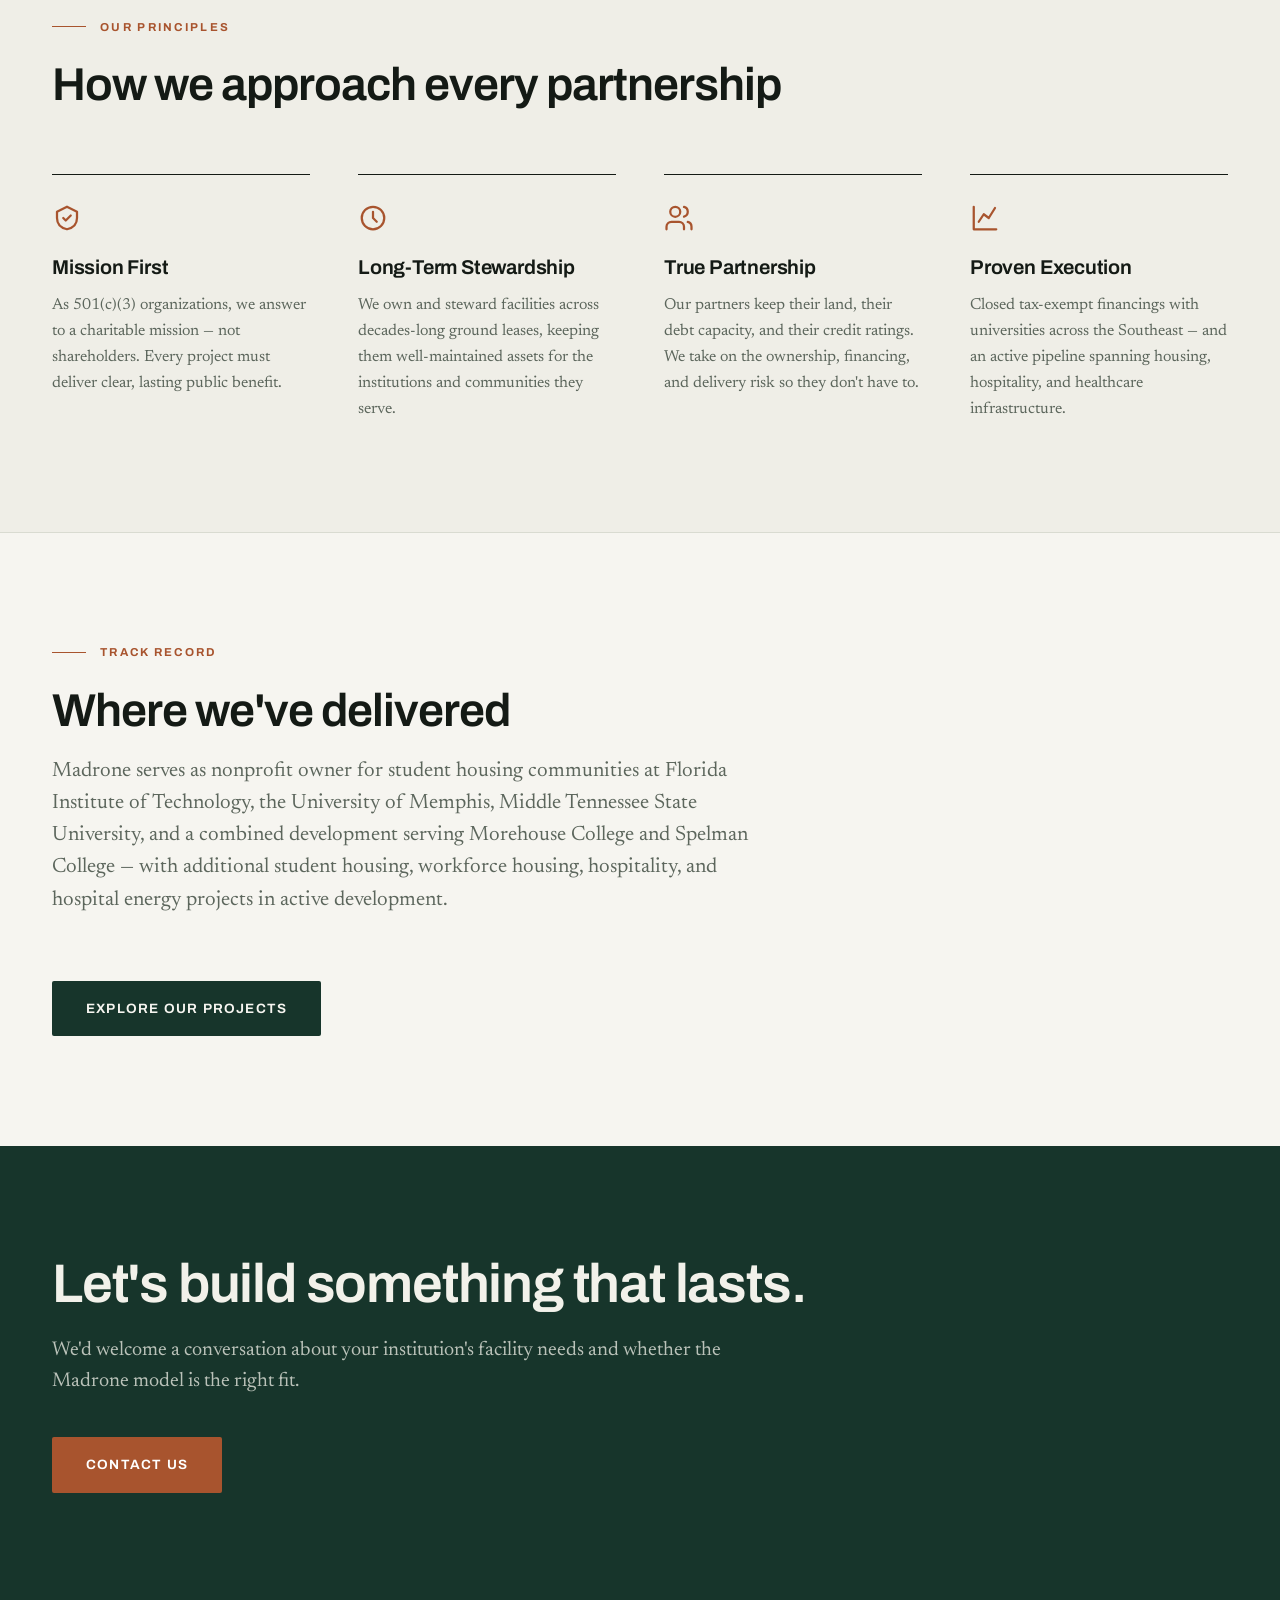
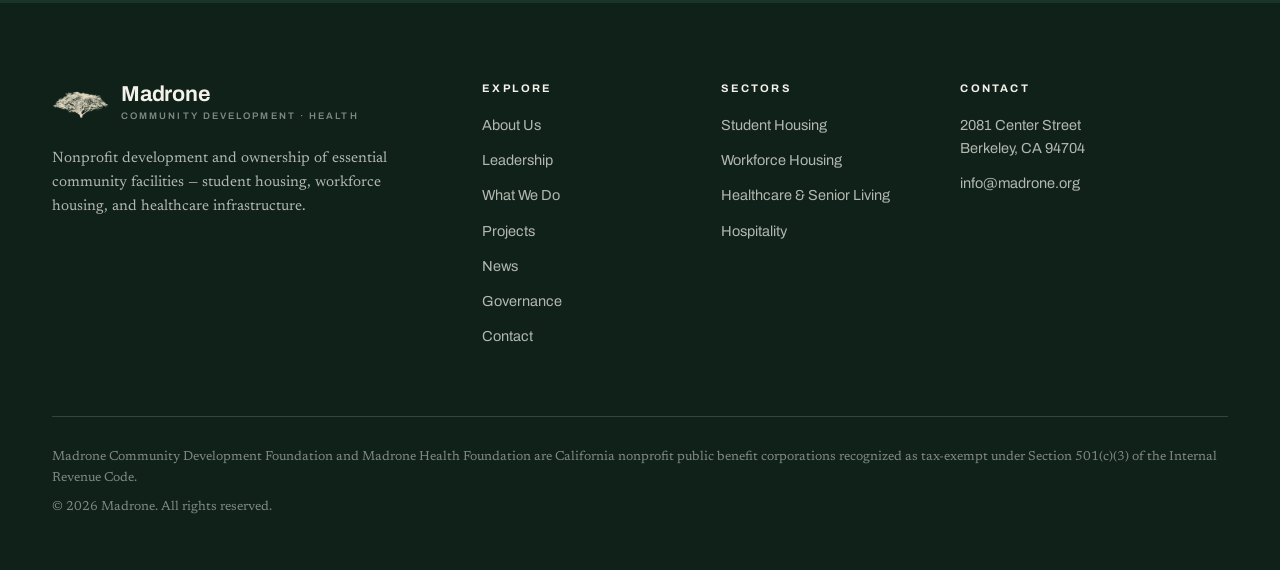
==== commit 4f786b6e: "Use info@madrone.org for all contact email addresses Replaces info@madronecdf.org across every page " ====
--- a/about.html
+++ b/about.html
@@ -167,7 +167,7 @@
         <h4>Contact</h4>
         <ul>
           <li>2081 Center Street<br>Berkeley, CA 94704</li>
-          <li><a href="mailto:info@madronecdf.org">info@madronecdf.org</a></li>
+          <li><a href="mailto:info@madrone.org">info@madrone.org</a></li>
         </ul>
       </div>
     </div>
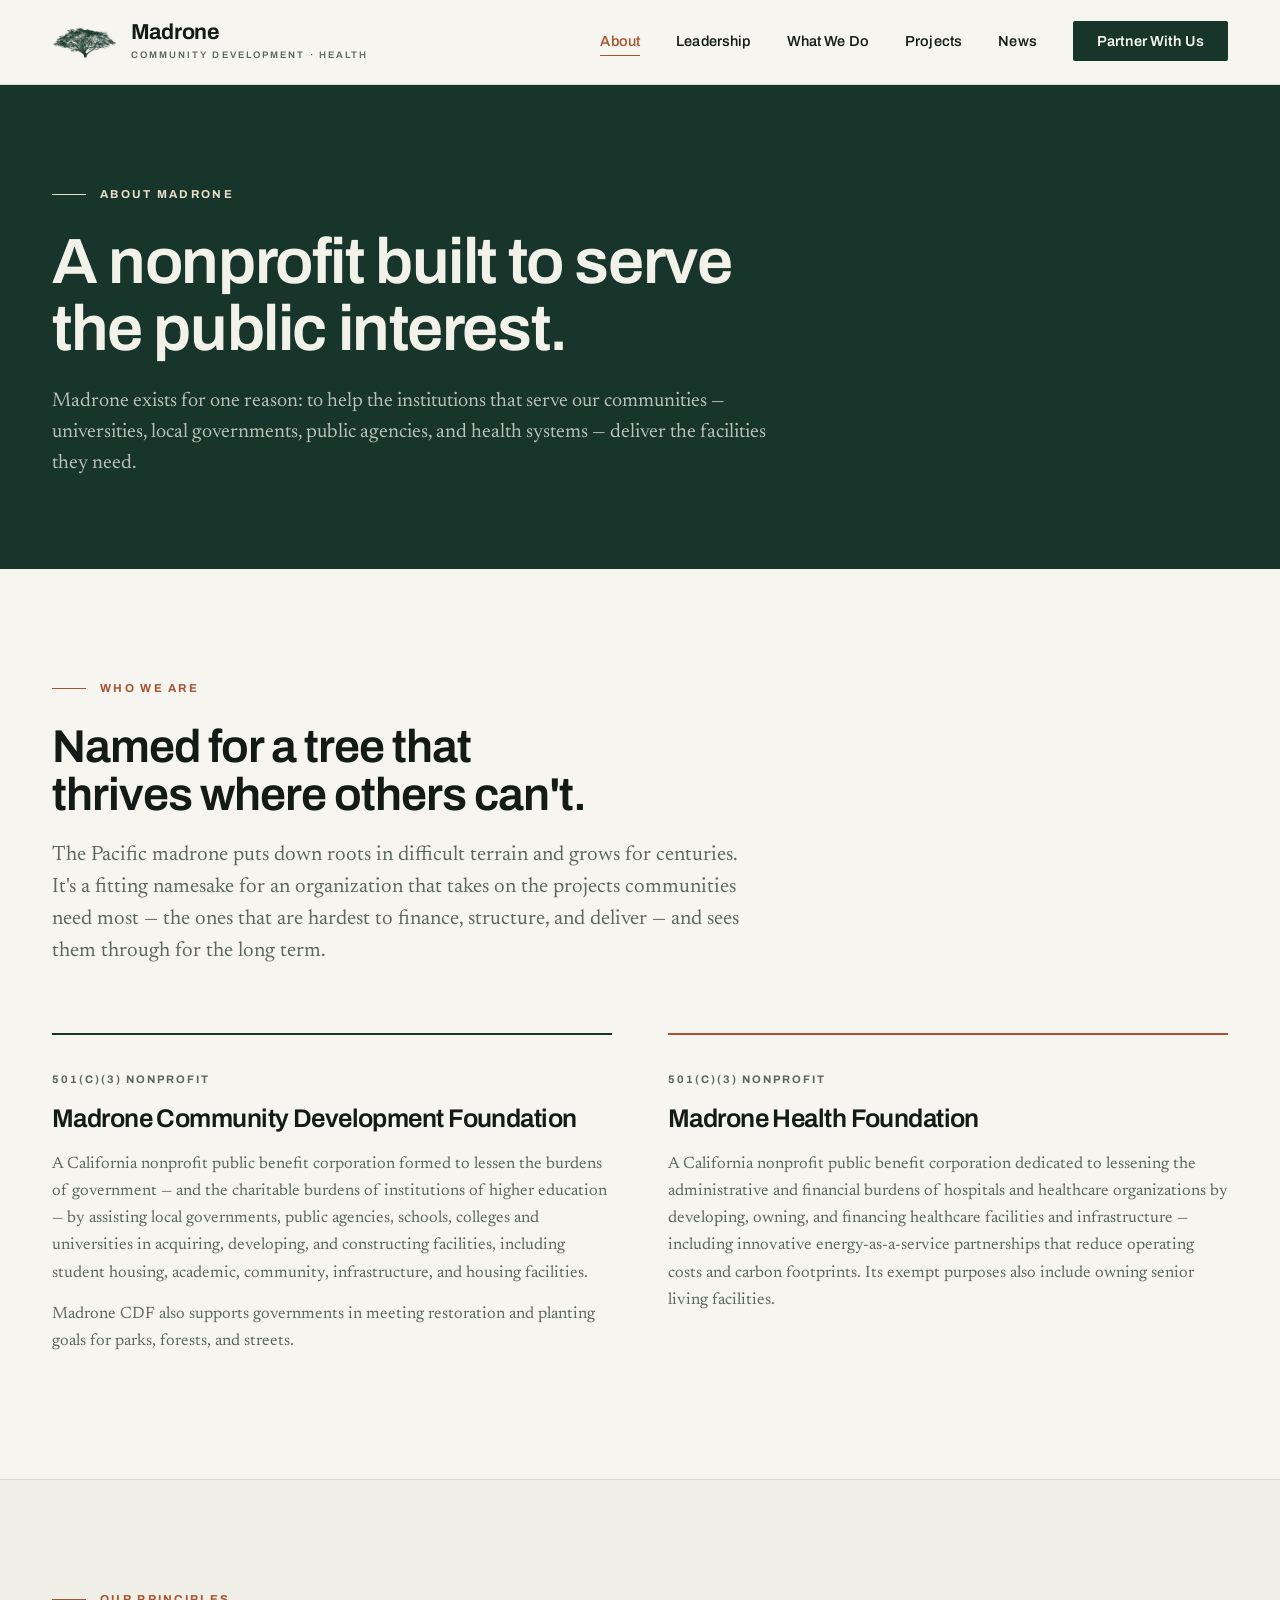
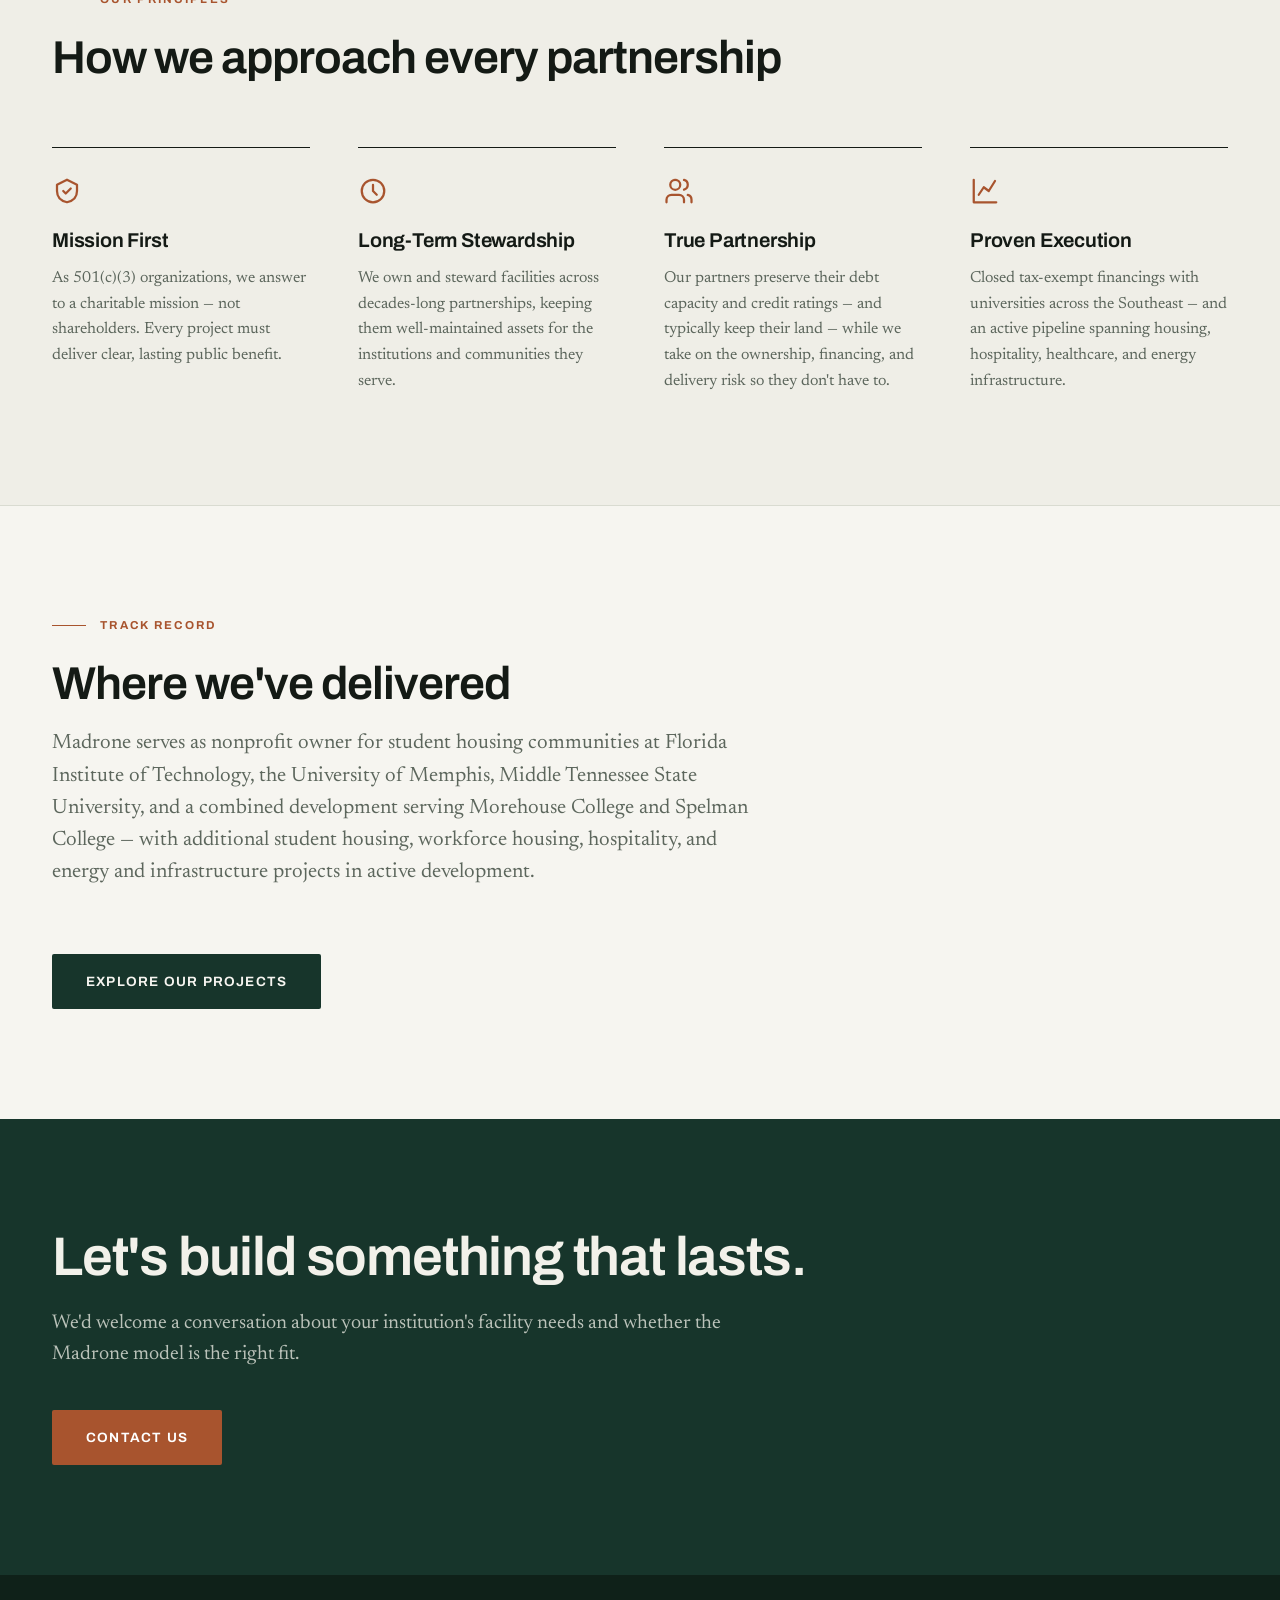
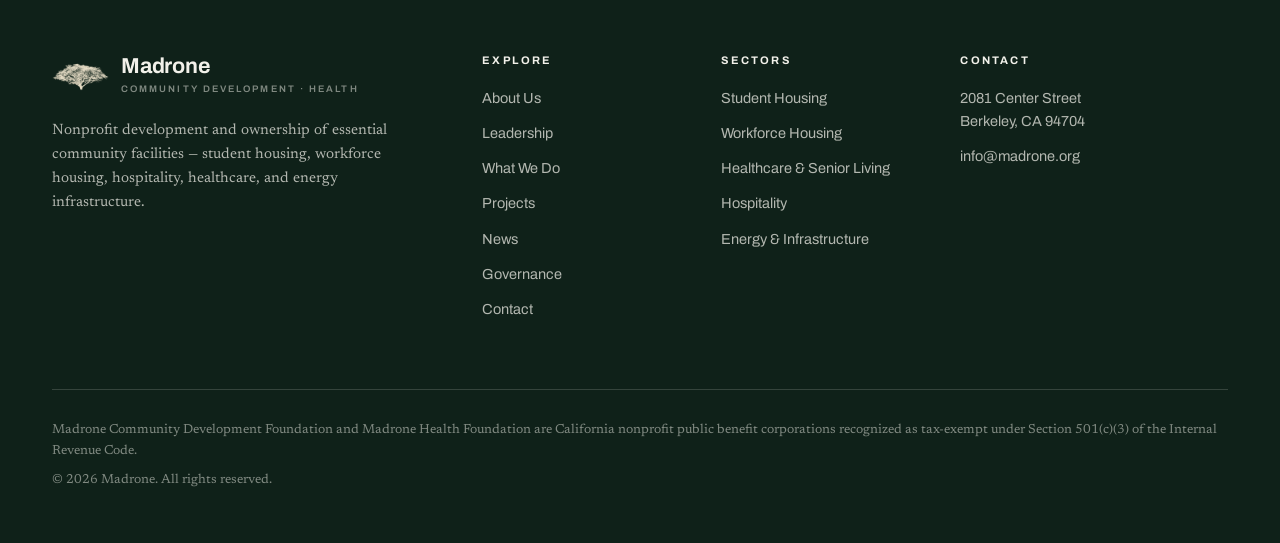
==== commit c05453ea: "Apply client notes: energy sector, Memphis opening, leadership additions, land caveat - Energy added" ====
--- a/about.html
+++ b/about.html
@@ -57,7 +57,7 @@
         <div class="entity-card">
           <span class="entity-tag">501(c)(3) Nonprofit</span>
           <h3>Madrone Community Development Foundation</h3>
-          <p>A California nonprofit public benefit corporation formed to lessen the burdens of government — and the charitable burdens of institutions of higher education — by assisting local governments, public agencies, schools, community colleges, colleges and universities in acquiring, developing, and constructing facilities, including student housing, academic, community, infrastructure, and housing facilities.</p>
+          <p>A California nonprofit public benefit corporation formed to lessen the burdens of government — and the charitable burdens of institutions of higher education — by assisting local governments, public agencies, schools, colleges and universities in acquiring, developing, and constructing facilities, including student housing, academic, community, infrastructure, and housing facilities.</p>
           <p>Madrone CDF also supports governments in meeting restoration and planting goals for parks, forests, and streets.</p>
         </div>
         <div class="entity-card health">
@@ -88,21 +88,21 @@
             <svg viewBox="0 0 24 24" fill="none" stroke-width="1.8" stroke-linecap="round" stroke-linejoin="round"><circle cx="12" cy="12" r="9"/><path d="M12 7v5l3 3"/></svg>
           </div>
           <h3>Long-Term Stewardship</h3>
-          <p>We own and steward facilities across decades-long ground leases, keeping them well-maintained assets for the institutions and communities they serve.</p>
+          <p>We own and steward facilities across decades-long partnerships, keeping them well-maintained assets for the institutions and communities they serve.</p>
         </div>
         <div class="sector-card">
           <div class="icon">
             <svg viewBox="0 0 24 24" fill="none" stroke-width="1.8" stroke-linecap="round" stroke-linejoin="round"><path d="M16 21v-2a4 4 0 0 0-4-4H6a4 4 0 0 0-4 4v2"/><circle cx="9" cy="7" r="4"/><path d="M22 21v-2a4 4 0 0 0-3-3.87M16 3.13a4 4 0 0 1 0 7.75"/></svg>
           </div>
           <h3>True Partnership</h3>
-          <p>Our partners keep their land, their debt capacity, and their credit ratings. We take on the ownership, financing, and delivery risk so they don't have to.</p>
+          <p>Our partners preserve their debt capacity and credit ratings — and typically keep their land — while we take on the ownership, financing, and delivery risk so they don't have to.</p>
         </div>
         <div class="sector-card">
           <div class="icon">
             <svg viewBox="0 0 24 24" fill="none" stroke-width="1.8" stroke-linecap="round" stroke-linejoin="round"><path d="M3 3v18h18"/><path d="M7 15l4-6 4 3 5-8"/></svg>
           </div>
           <h3>Proven Execution</h3>
-          <p>Closed tax-exempt financings with universities across the Southeast — and an active pipeline spanning housing, hospitality, and healthcare infrastructure.</p>
+          <p>Closed tax-exempt financings with universities across the Southeast — and an active pipeline spanning housing, hospitality, healthcare, and energy infrastructure.</p>
         </div>
       </div>
     </div>
@@ -113,7 +113,7 @@
       <div class="section-head">
         <span class="eyebrow">Track Record</span>
         <h2>Where we've delivered</h2>
-        <p class="lead">Madrone serves as nonprofit owner for student housing communities at Florida Institute of Technology, the University of Memphis, Middle Tennessee State University, and a combined development serving Morehouse College and Spelman College — with additional student housing, workforce housing, hospitality, and hospital energy projects in active development.</p>
+        <p class="lead">Madrone serves as nonprofit owner for student housing communities at Florida Institute of Technology, the University of Memphis, Middle Tennessee State University, and a combined development serving Morehouse College and Spelman College — with additional student housing, workforce housing, hospitality, and energy and infrastructure projects in active development.</p>
       </div>
       <p><a class="btn btn-dark" href="projects.html">Explore Our Projects</a></p>
     </div>
@@ -140,7 +140,7 @@
             <span class="brand-sub">Community Development &middot; Health</span>
           </span>
         </div>
-        <p>Nonprofit development and ownership of essential community facilities — student housing, workforce housing, and healthcare infrastructure.</p>
+        <p>Nonprofit development and ownership of essential community facilities — student housing, workforce housing, hospitality, healthcare, and energy infrastructure.</p>
       </div>
       <div>
         <h4>Explore</h4>
@@ -161,6 +161,7 @@
           <li><a href="what-we-do.html">Workforce Housing</a></li>
           <li><a href="what-we-do.html">Healthcare &amp; Senior Living</a></li>
           <li><a href="what-we-do.html">Hospitality</a></li>
+          <li><a href="what-we-do.html">Energy &amp; Infrastructure</a></li>
         </ul>
       </div>
       <div>
--- a/css/style.css
+++ b/css/style.css
@@ -386,6 +386,9 @@
 
 .dev-list { border-top: 1px solid var(--ink); }
 
+a.dev-item { color: inherit; }
+a.dev-item:hover h3 { color: var(--copper); }
+
 .dev-item {
   display: grid;
   grid-template-columns: 2.2fr 3fr 1.3fr;
@@ -652,9 +655,8 @@
 
 .leader-grid {
   display: grid;
-  grid-template-columns: repeat(auto-fit, minmax(340px, 1fr));
-  gap: 64px;
-  max-width: 1000px;
+  grid-template-columns: repeat(auto-fit, minmax(300px, 1fr));
+  gap: 48px;
 }
 
 .leader-card { border-top: 1px solid var(--ink); padding-top: 30px; }
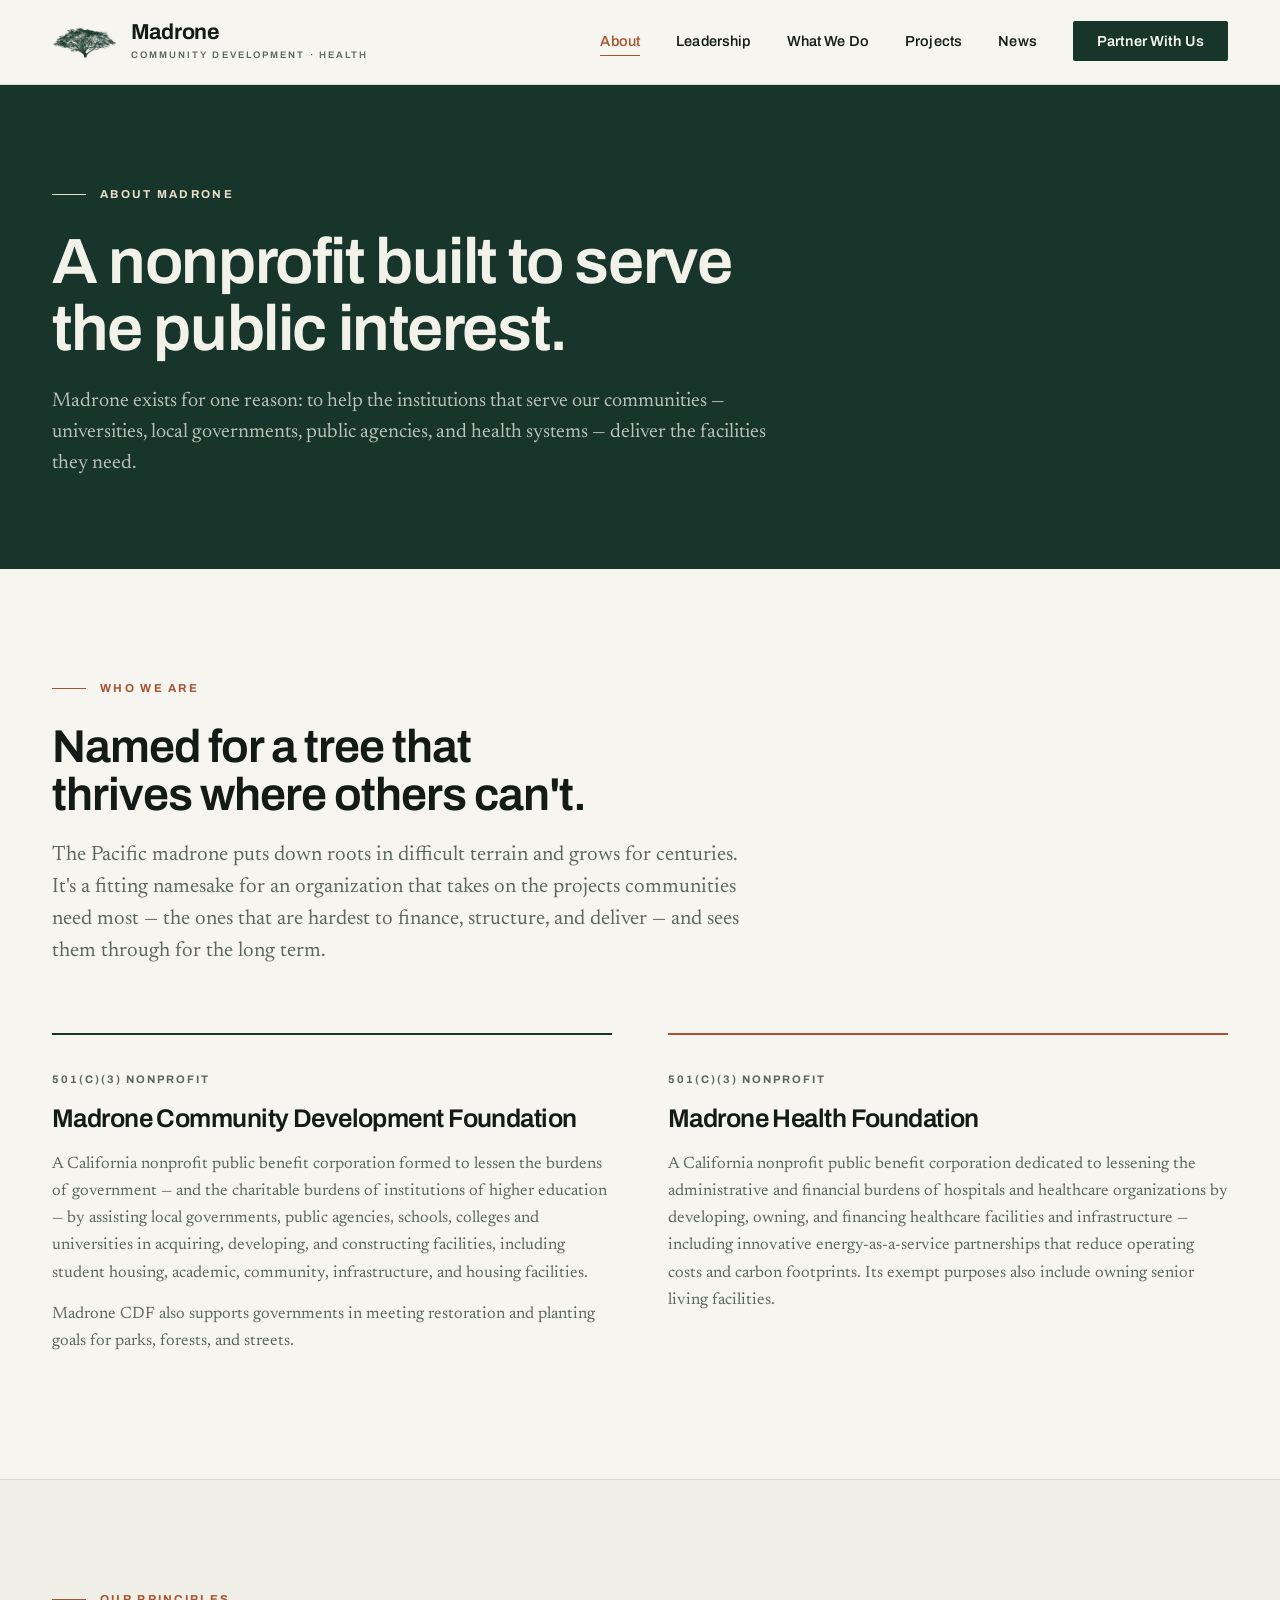
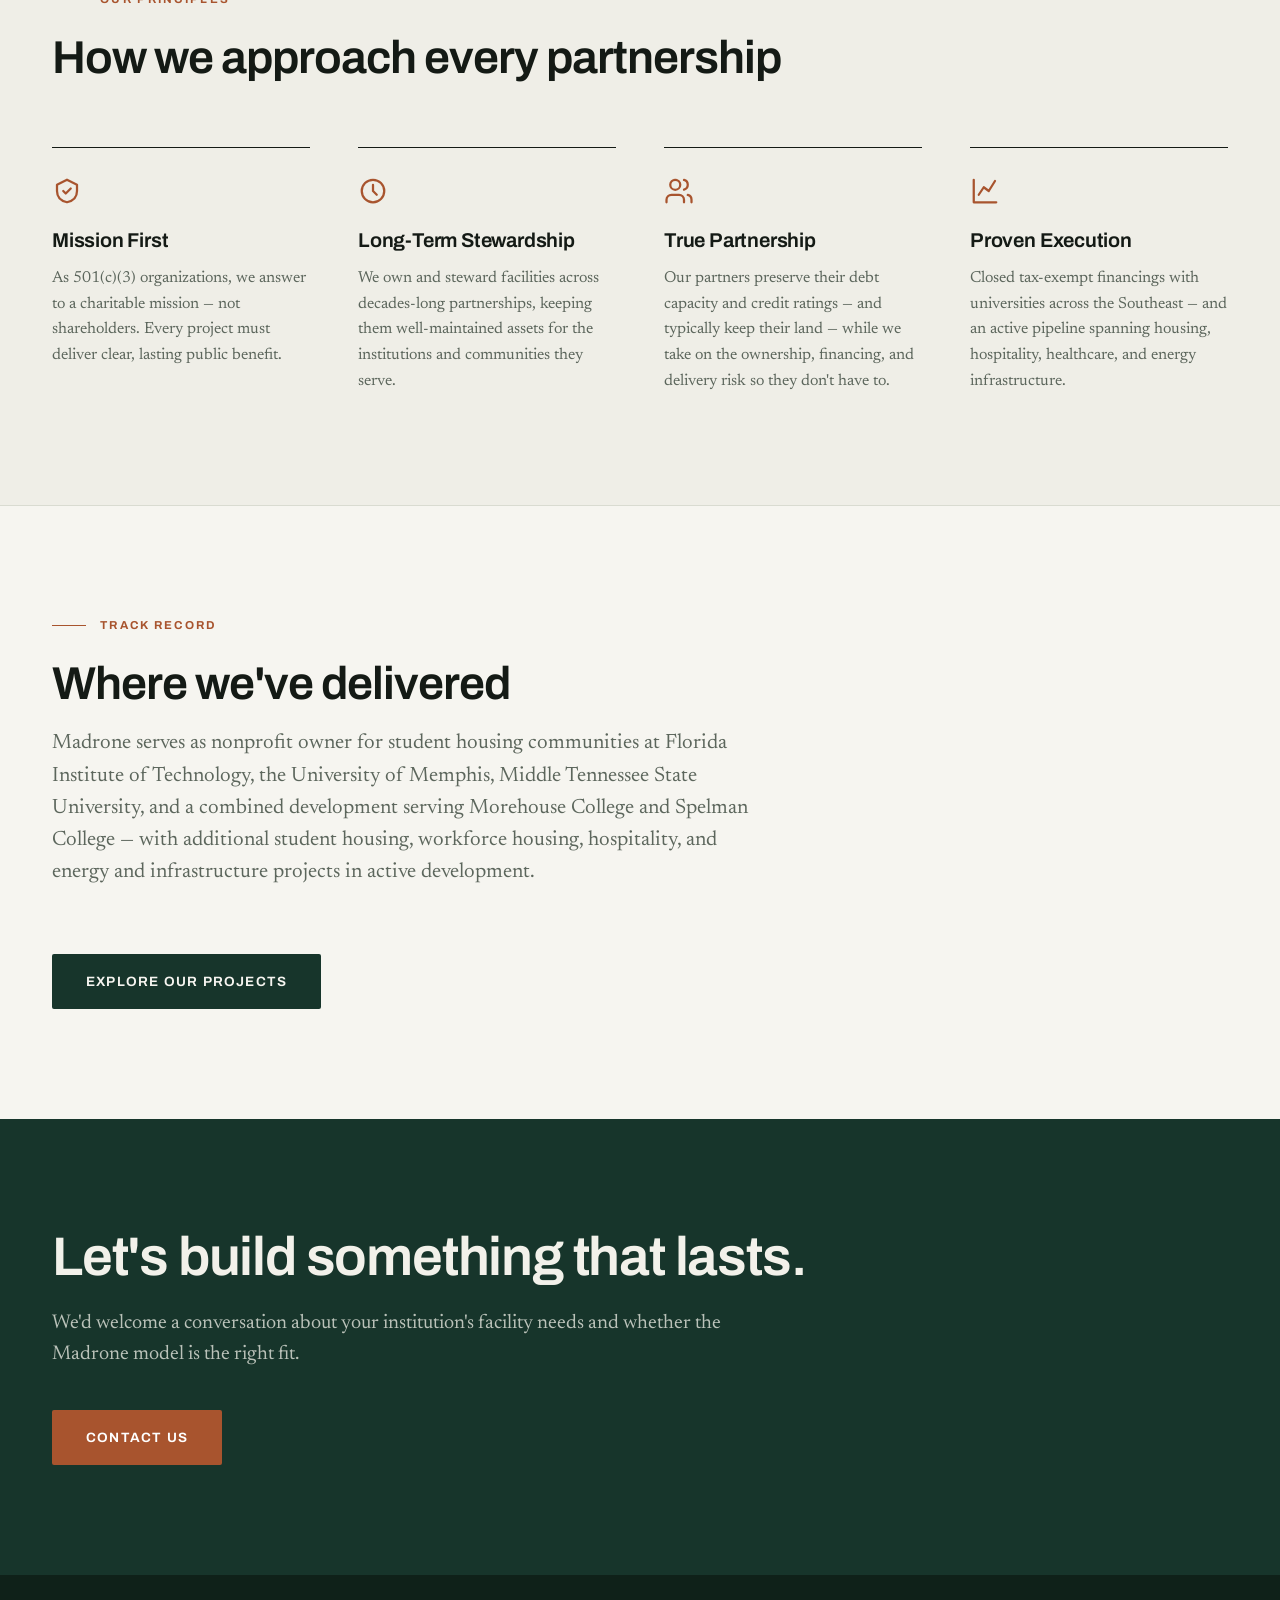
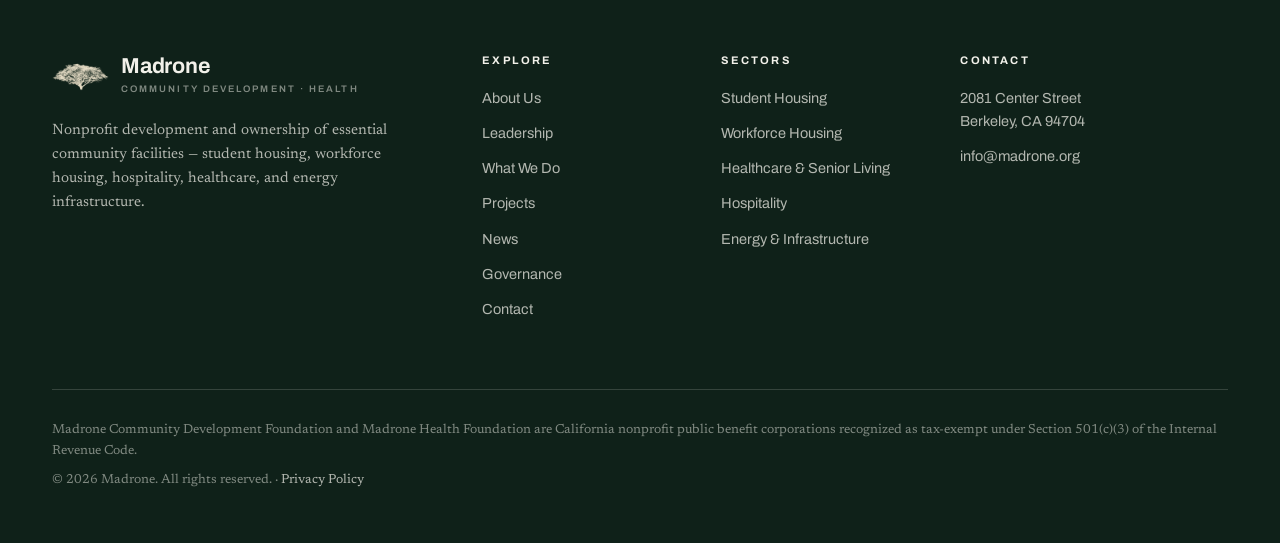
==== commit 0c3feb94: "Add privacy policy page with footer link on every page privacy.html states the site's actual practic" ====
--- a/about.html
+++ b/about.html
@@ -174,7 +174,7 @@
     </div>
     <div class="footer-legal">
       <p>Madrone Community Development Foundation and Madrone Health Foundation are California nonprofit public benefit corporations recognized as tax-exempt under Section 501(c)(3) of the Internal Revenue Code.</p>
-      <p>&copy; 2026 Madrone. All rights reserved.</p>
+      <p>&copy; 2026 Madrone. All rights reserved. &middot; <a href="privacy.html">Privacy Policy</a></p>
     </div>
   </div>
 </footer>
--- a/css/style.css
+++ b/css/style.css
@@ -270,6 +270,20 @@
   gap: 48px;
 }
 
+.card-grid.cols-5 { grid-template-columns: repeat(5, 1fr); gap: 30px; }
+.card-grid.cols-5 .sector-card h3 { font-size: 1.1rem; }
+.card-grid.cols-5 .sector-card p { font-size: 14.5px; }
+
+@media (max-width: 1120px) {
+  .card-grid.cols-5 { grid-template-columns: repeat(3, 1fr); }
+}
+@media (max-width: 860px) {
+  .card-grid.cols-5 { grid-template-columns: repeat(2, 1fr); }
+}
+@media (max-width: 600px) {
+  .card-grid.cols-5 { grid-template-columns: 1fr; }
+}
+
 .sector-card {
   border-top: 1px solid var(--ink);
   padding-top: 28px;
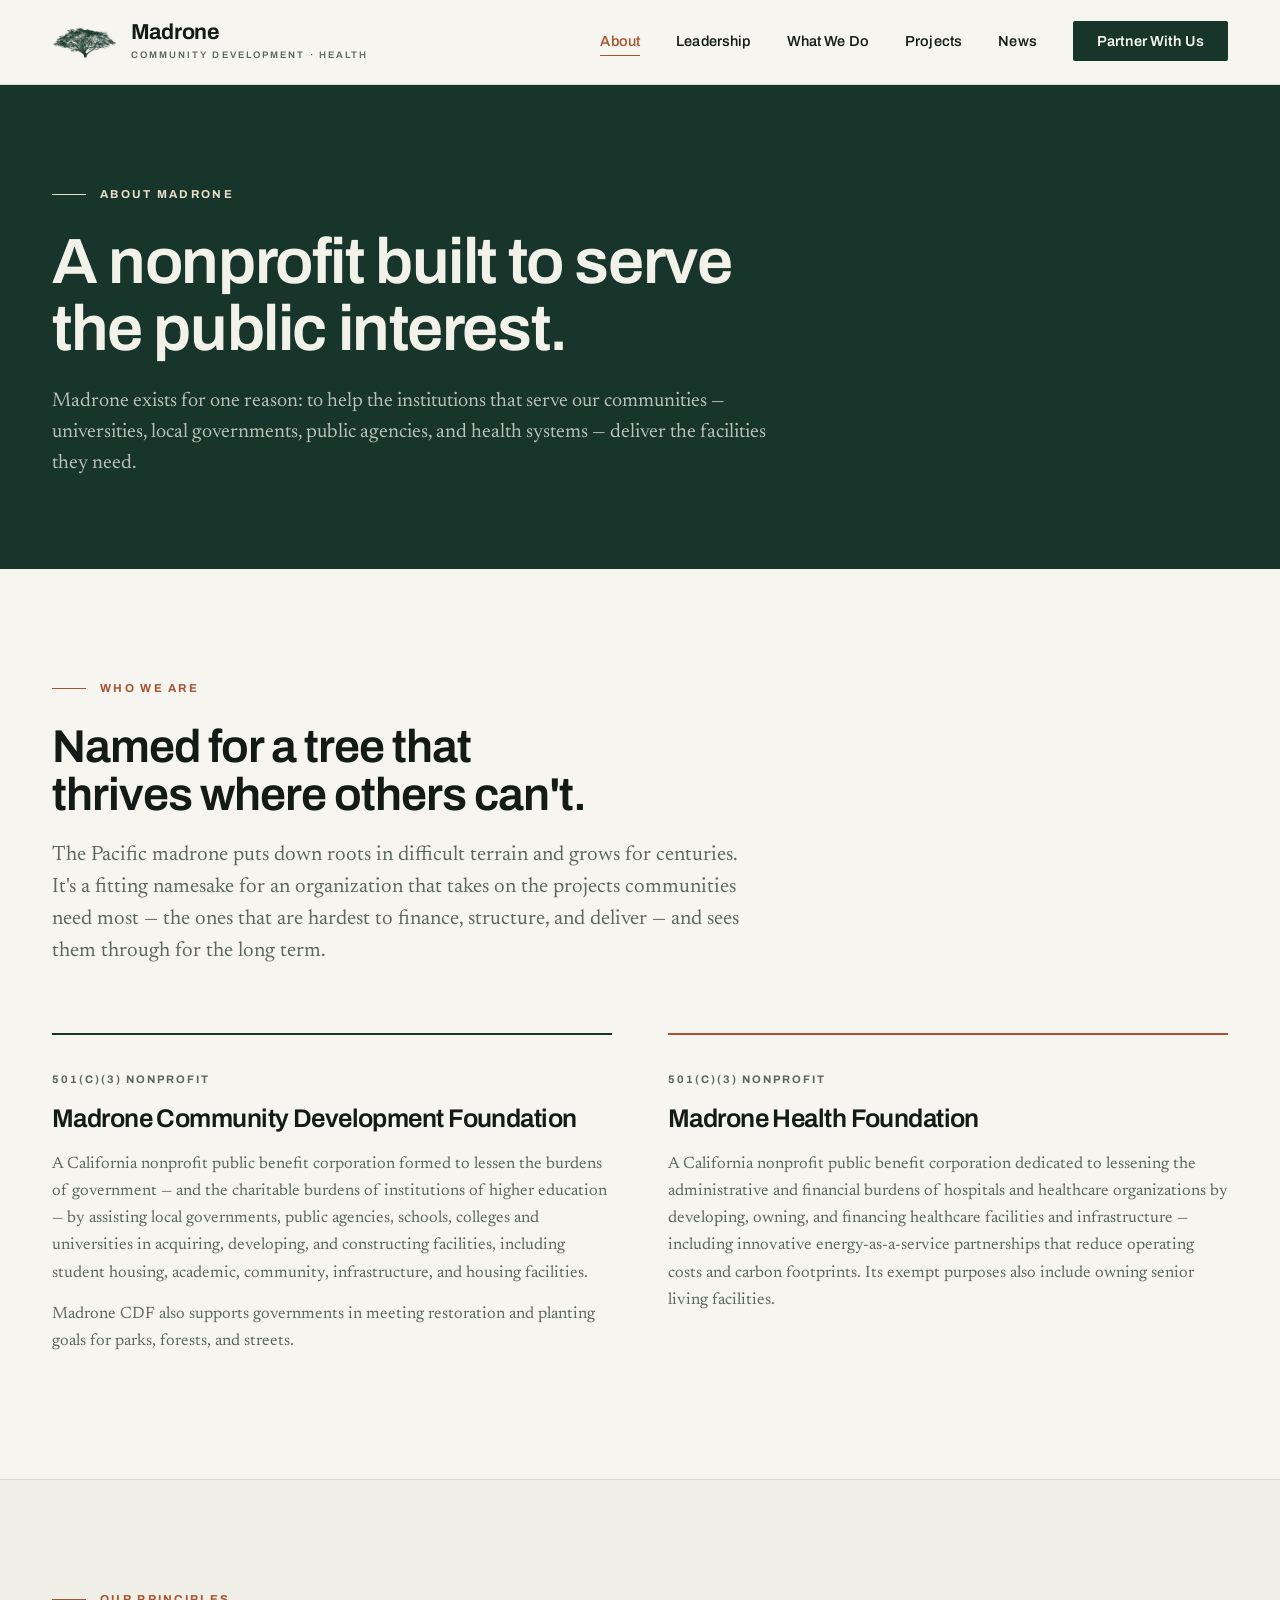
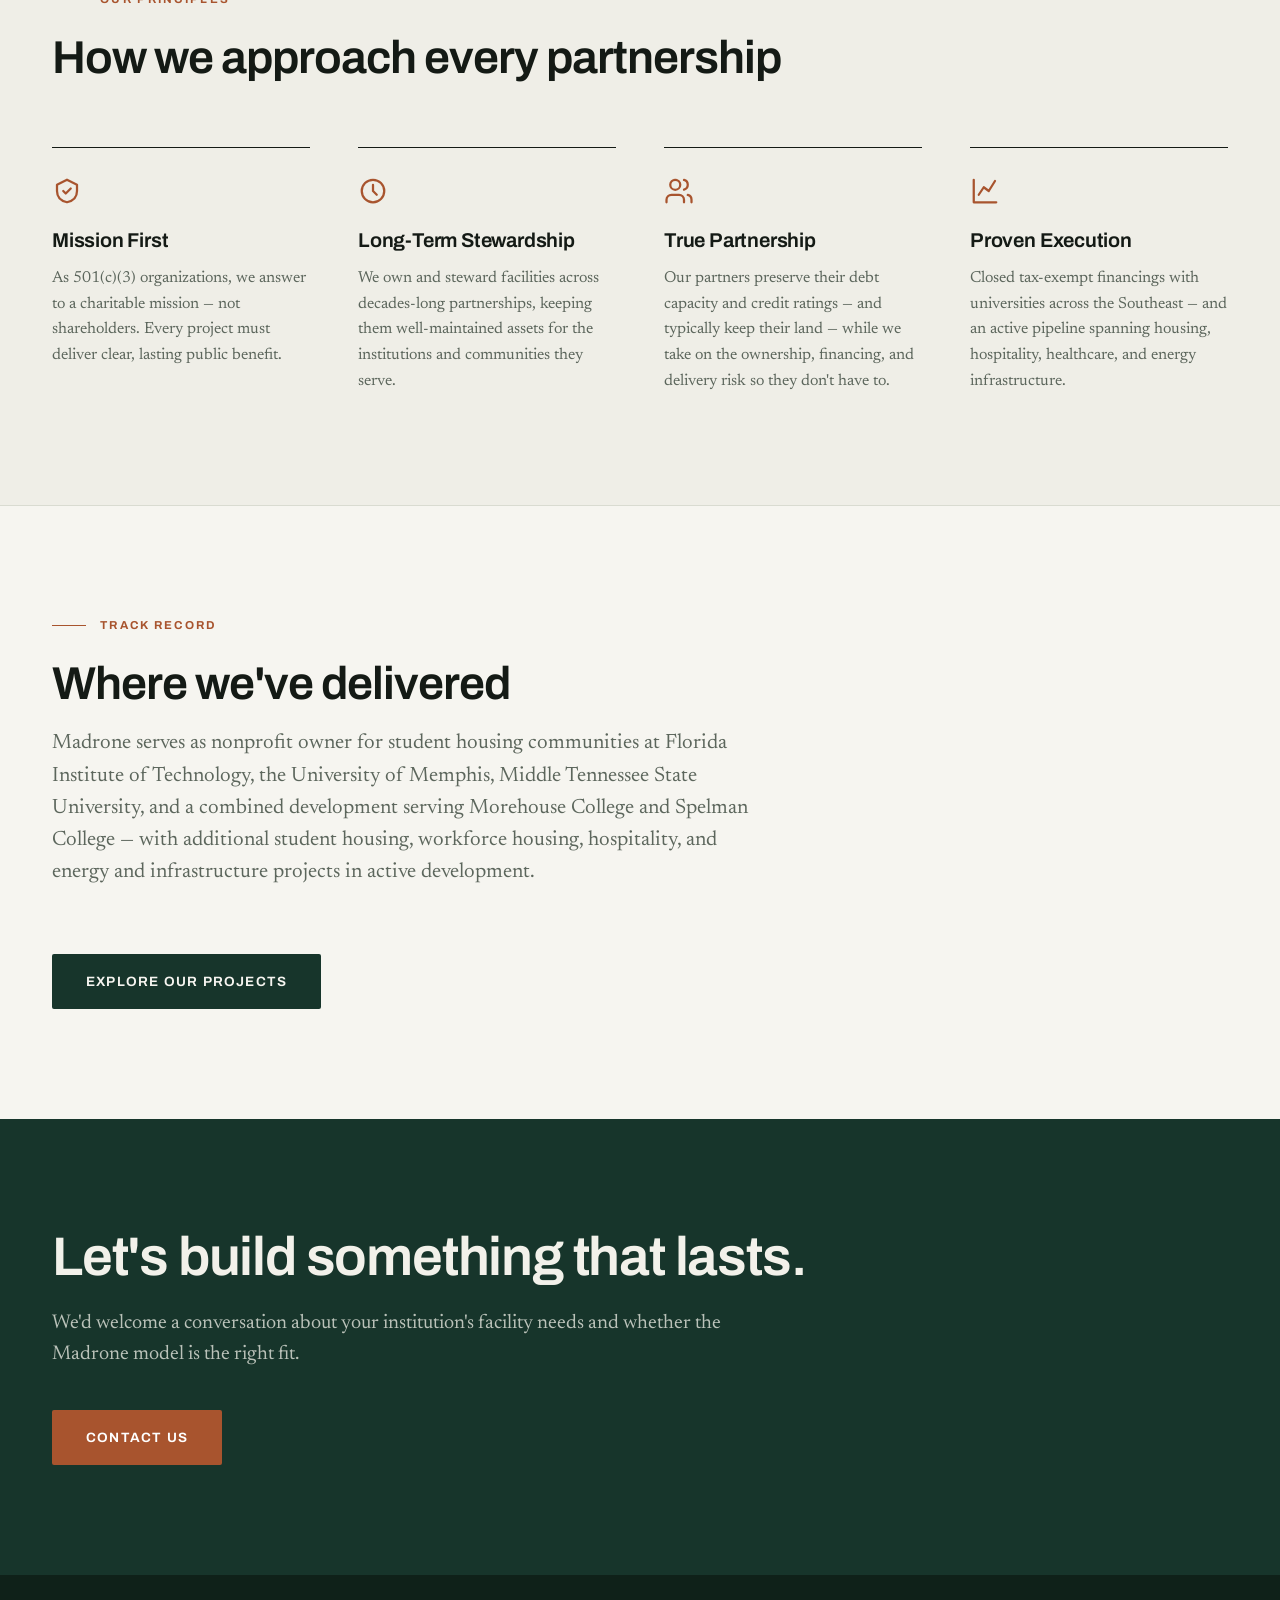
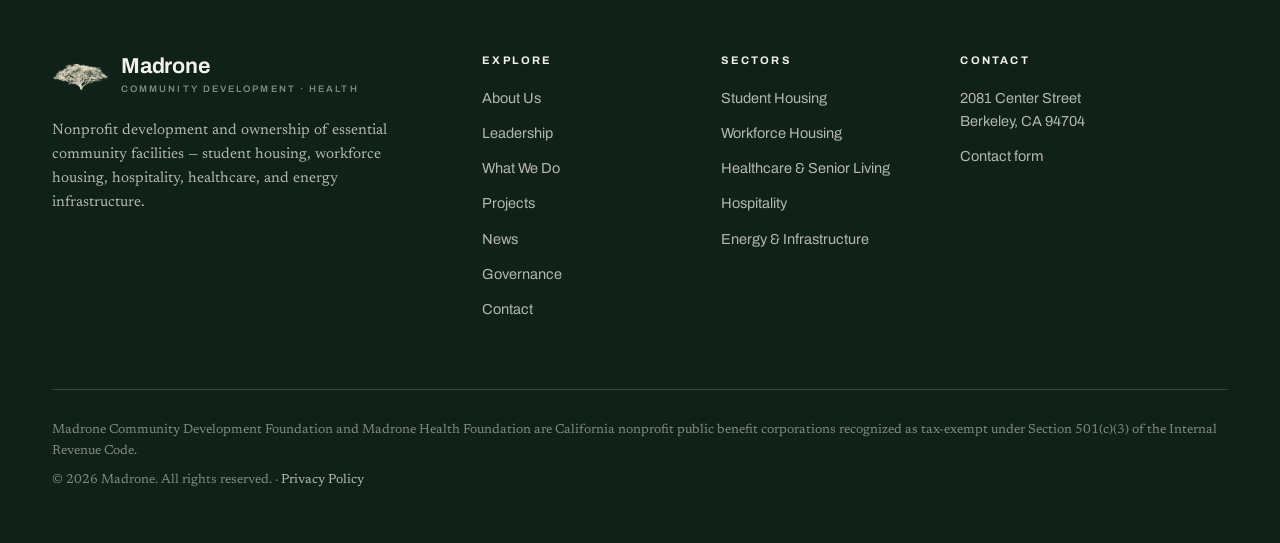
==== commit 9ee3abd1: "Replace public email with a spam-resistant contact form - contact.html: full inquiry form (name, org" ====
--- a/about.html
+++ b/about.html
@@ -5,9 +5,6 @@
   <meta name="viewport" content="width=device-width, initial-scale=1.0">
   <title>About | Madrone</title>
   <meta name="description" content="Madrone Community Development Foundation and Madrone Health Foundation are California nonprofit 501(c)(3) organizations formed to lessen the burdens of government by developing essential community facilities.">
-  <link rel="preconnect" href="https://fonts.googleapis.com">
-  <link rel="preconnect" href="https://fonts.gstatic.com" crossorigin>
-  <link href="https://fonts.googleapis.com/css2?family=Archivo:ital,wght@0,400..750;1,400..750&family=Newsreader:ital,opsz,wght@0,6..72,400..600;1,6..72,400..600&display=swap" rel="stylesheet">
   <link rel="icon" type="image/png" href="images/brand/favicon.png">
   <link rel="stylesheet" href="css/style.css">
 </head>
@@ -168,7 +165,7 @@
         <h4>Contact</h4>
         <ul>
           <li>2081 Center Street<br>Berkeley, CA 94704</li>
-          <li><a href="mailto:info@madrone.org">info@madrone.org</a></li>
+          <li><a href="contact.html">Contact form</a></li>
         </ul>
       </div>
     </div>
--- a/css/style.css
+++ b/css/style.css
@@ -1,3 +1,30 @@
+/* Self-hosted variable fonts (SIL OFL 1.1 — see fonts/LICENSE.txt) */
+
+@font-face {
+  font-family: "Archivo";
+  src: url("../fonts/Archivo-Variable.ttf") format("truetype-variations");
+  font-weight: 100 900;
+  font-stretch: 62% 125%;
+  font-style: normal;
+  font-display: swap;
+}
+
+@font-face {
+  font-family: "Newsreader";
+  src: url("../fonts/Newsreader-Variable.ttf") format("truetype-variations");
+  font-weight: 200 800;
+  font-style: normal;
+  font-display: swap;
+}
+
+@font-face {
+  font-family: "Newsreader";
+  src: url("../fonts/Newsreader-Italic-Variable.ttf") format("truetype-variations");
+  font-weight: 200 800;
+  font-style: italic;
+  font-display: swap;
+}
+
 /* ==========================================================================
    Madrone — institutional editorial design system
    Type: Archivo (display/UI) + Newsreader (prose)
@@ -741,6 +768,61 @@
 .contact-card h3 { font-size: 1.3rem; margin-bottom: 10px; }
 .contact-card p { font-size: 16px; color: var(--stone); margin-bottom: 6px; line-height: 1.6; }
 
+
+/* --------------------------------------------------------------------------
+   Contact form
+   -------------------------------------------------------------------------- */
+
+.contact-form {
+  background: #fff;
+  border: 1px solid var(--line);
+  border-top: 2px solid var(--copper);
+  padding: 40px 36px;
+}
+
+.form-grid { display: grid; grid-template-columns: 1fr 1fr; gap: 22px 24px; }
+.field.full { grid-column: 1 / -1; }
+
+.field label {
+  display: block;
+  font-family: var(--sans);
+  font-size: 11px;
+  font-weight: 700;
+  letter-spacing: 0.14em;
+  text-transform: uppercase;
+  color: var(--stone);
+  margin-bottom: 8px;
+}
+
+.field input, .field select, .field textarea {
+  width: 100%;
+  font-family: var(--serif);
+  font-size: 16px;
+  color: var(--ink);
+  background: var(--paper);
+  border: 1px solid var(--line);
+  border-radius: 2px;
+  padding: 12px 14px;
+}
+
+.field select { font-family: var(--sans); font-size: 14.5px; }
+.field textarea { min-height: 150px; resize: vertical; }
+
+.field input:focus, .field select:focus, .field textarea:focus {
+  outline: none;
+  border-color: var(--copper);
+  box-shadow: 0 0 0 3px rgba(168, 84, 46, 0.12);
+}
+
+.form-actions { margin-top: 28px; display: flex; align-items: center; gap: 20px; flex-wrap: wrap; }
+.form-hint { font-size: 13.5px; color: var(--stone); }
+.hp { position: absolute; left: -9999px; }
+
+@media (max-width: 700px) {
+  .form-grid { grid-template-columns: 1fr; }
+  .contact-form { padding: 30px 24px; }
+}
+
 /* --------------------------------------------------------------------------
    Footer
    -------------------------------------------------------------------------- */
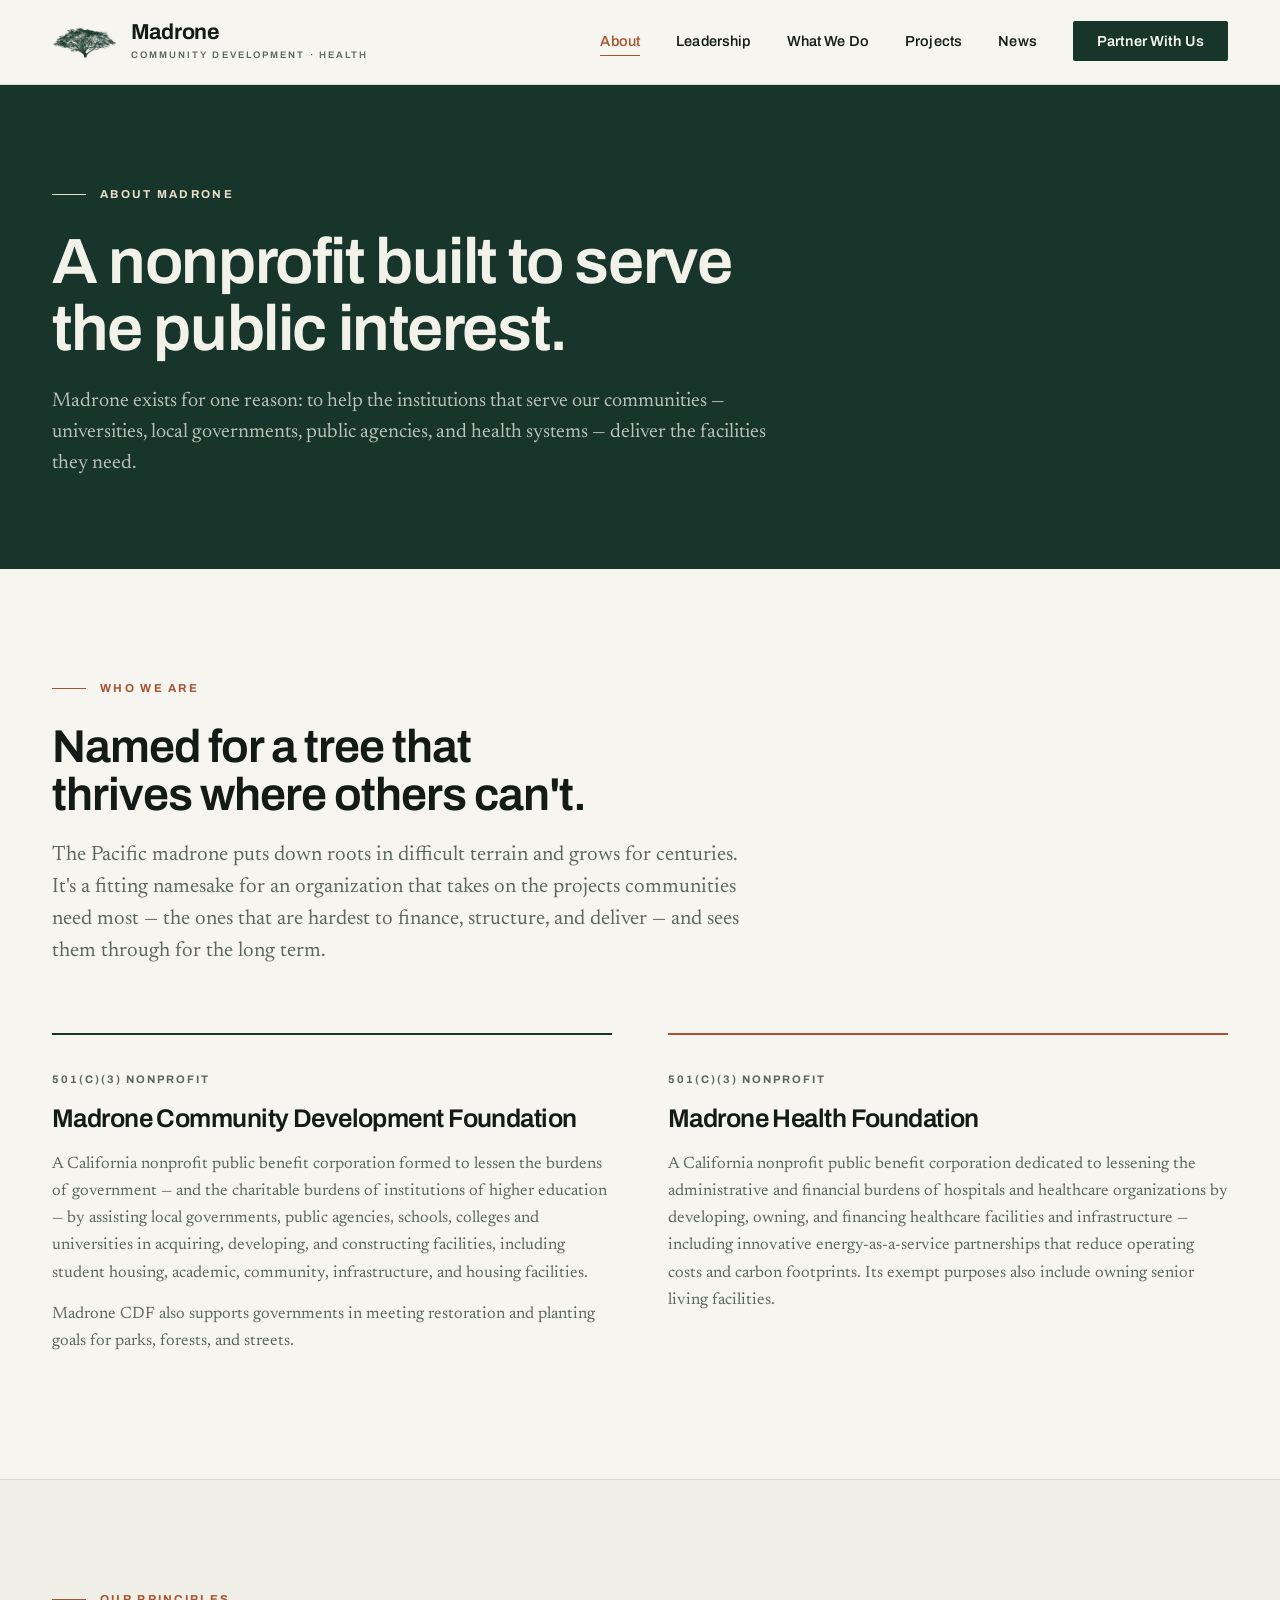
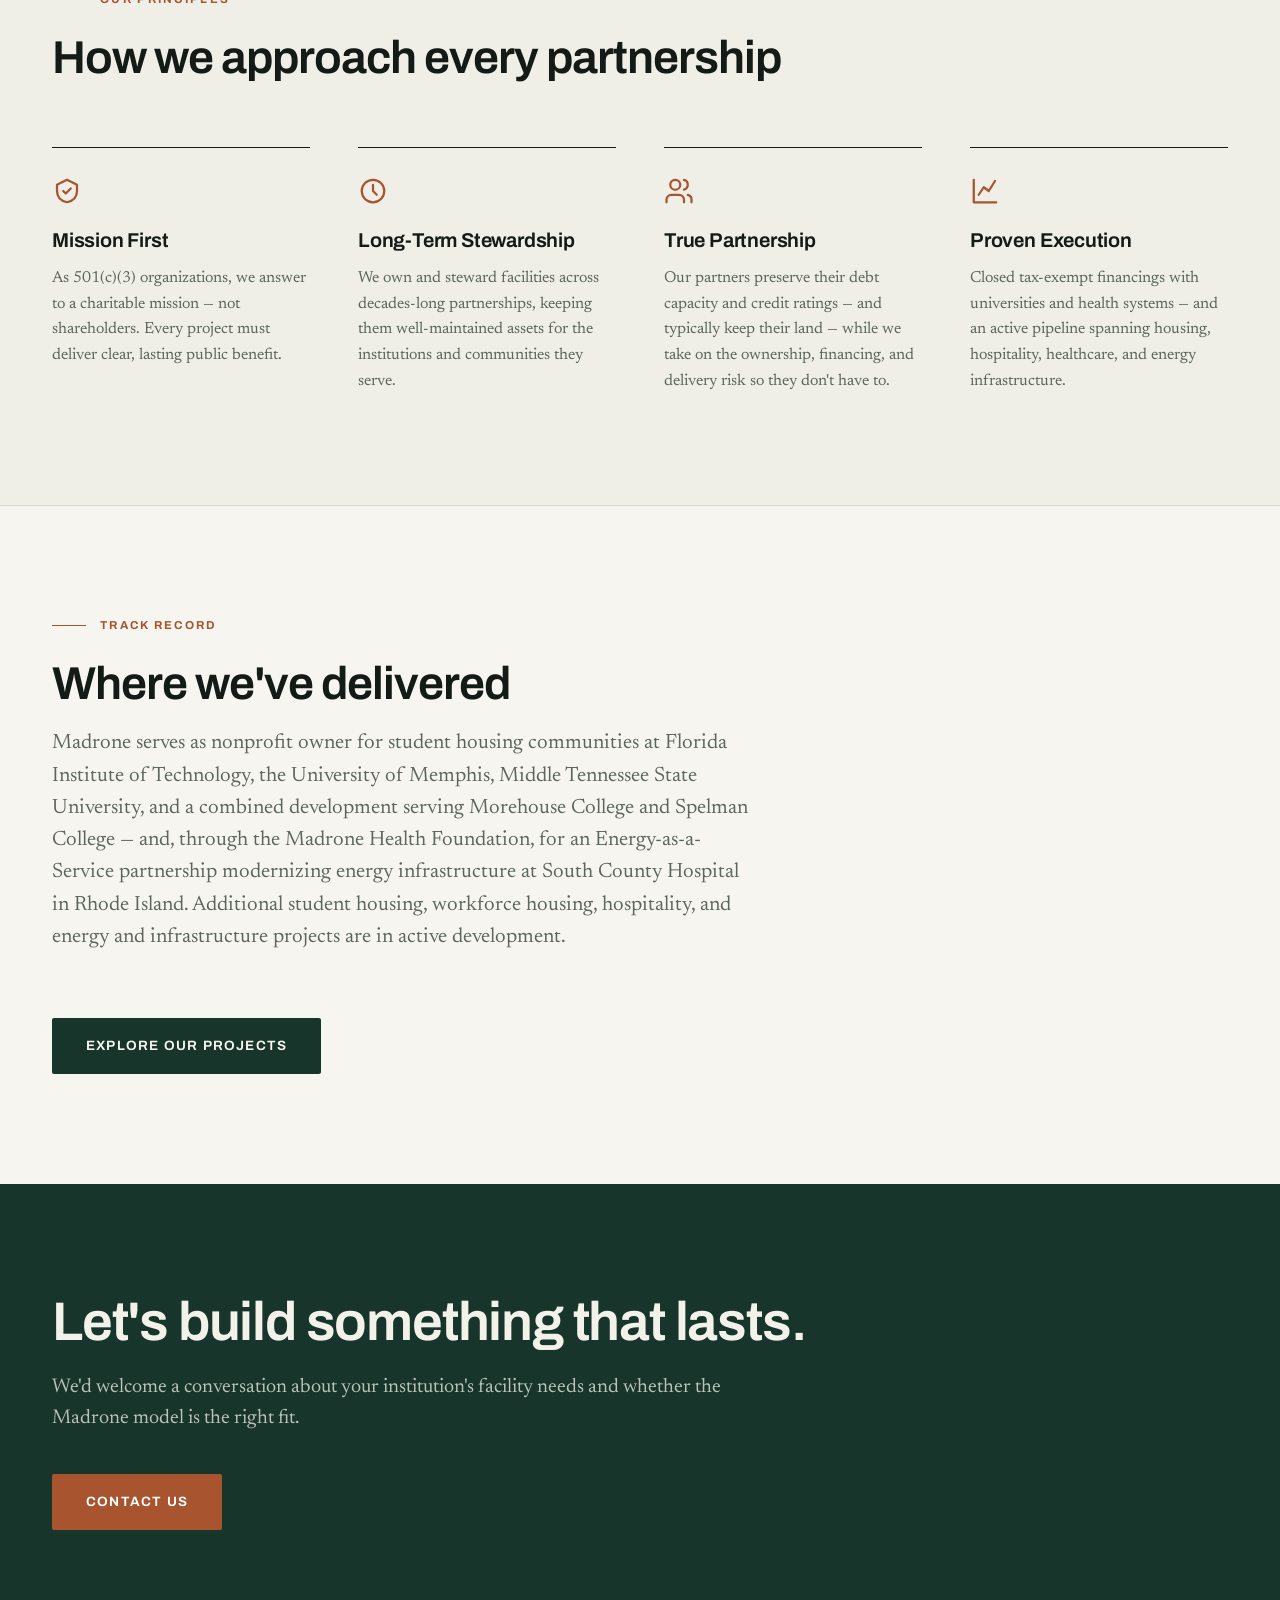
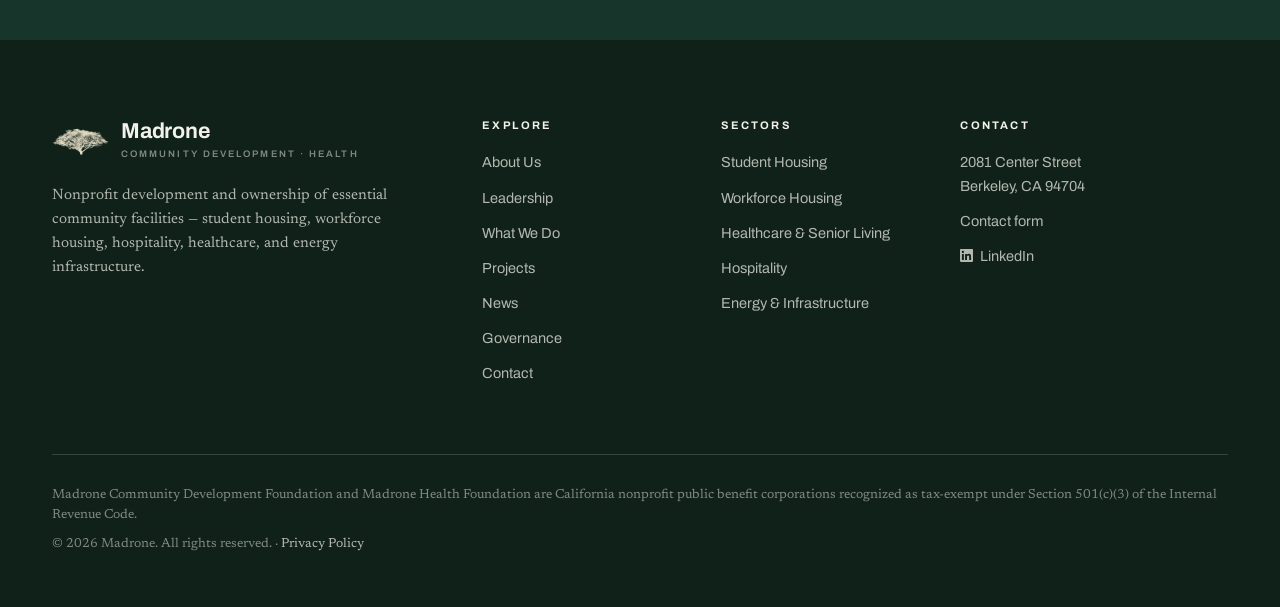
==== commit 665520f5: "Add leadership headshots; restore South County Hospital updates Headshots for Nick Waugh and Blair T" ====
--- a/about.html
+++ b/about.html
@@ -99,7 +99,7 @@
             <svg viewBox="0 0 24 24" fill="none" stroke-width="1.8" stroke-linecap="round" stroke-linejoin="round"><path d="M3 3v18h18"/><path d="M7 15l4-6 4 3 5-8"/></svg>
           </div>
           <h3>Proven Execution</h3>
-          <p>Closed tax-exempt financings with universities across the Southeast — and an active pipeline spanning housing, hospitality, healthcare, and energy infrastructure.</p>
+          <p>Closed tax-exempt financings with universities and health systems — and an active pipeline spanning housing, hospitality, healthcare, and energy infrastructure.</p>
         </div>
       </div>
     </div>
@@ -110,7 +110,7 @@
       <div class="section-head">
         <span class="eyebrow">Track Record</span>
         <h2>Where we've delivered</h2>
-        <p class="lead">Madrone serves as nonprofit owner for student housing communities at Florida Institute of Technology, the University of Memphis, Middle Tennessee State University, and a combined development serving Morehouse College and Spelman College — with additional student housing, workforce housing, hospitality, and energy and infrastructure projects in active development.</p>
+        <p class="lead">Madrone serves as nonprofit owner for student housing communities at Florida Institute of Technology, the University of Memphis, Middle Tennessee State University, and a combined development serving Morehouse College and Spelman College — and, through the Madrone Health Foundation, for an Energy-as-a-Service partnership modernizing energy infrastructure at South County Hospital in Rhode Island. Additional student housing, workforce housing, hospitality, and energy and infrastructure projects are in active development.</p>
       </div>
       <p><a class="btn btn-dark" href="projects.html">Explore Our Projects</a></p>
     </div>
@@ -166,6 +166,7 @@
         <ul>
           <li>2081 Center Street<br>Berkeley, CA 94704</li>
           <li><a href="contact.html">Contact form</a></li>
+          <li><a href="https://www.linkedin.com/company/madrone-org/" target="_blank" rel="noopener"><svg viewBox="0 0 24 24" fill="currentColor" width="13" height="13" aria-hidden="true" style="display: inline-block; vertical-align: -1.5px; margin-right: 7px;"><path d="M20.447 20.452h-3.554v-5.569c0-1.328-.027-3.037-1.852-3.037-1.853 0-2.136 1.445-2.136 2.939v5.667H9.351V9h3.414v1.561h.046c.477-.9 1.637-1.85 3.37-1.85 3.601 0 4.267 2.37 4.267 5.455v6.286zM5.337 7.433c-1.144 0-2.063-.926-2.063-2.065 0-1.138.92-2.063 2.063-2.063 1.14 0 2.064.925 2.064 2.063 0 1.139-.925 2.065-2.064 2.065zm1.782 13.019H3.555V9h3.564v11.452zM22.225 0H1.771C.792 0 0 .774 0 1.729v20.542C0 23.227.792 24 1.771 24h20.451C23.2 24 24 23.227 24 22.271V1.729C24 .774 23.2 0 22.225 0z"/></svg>LinkedIn</a></li>
         </ul>
       </div>
     </div>
